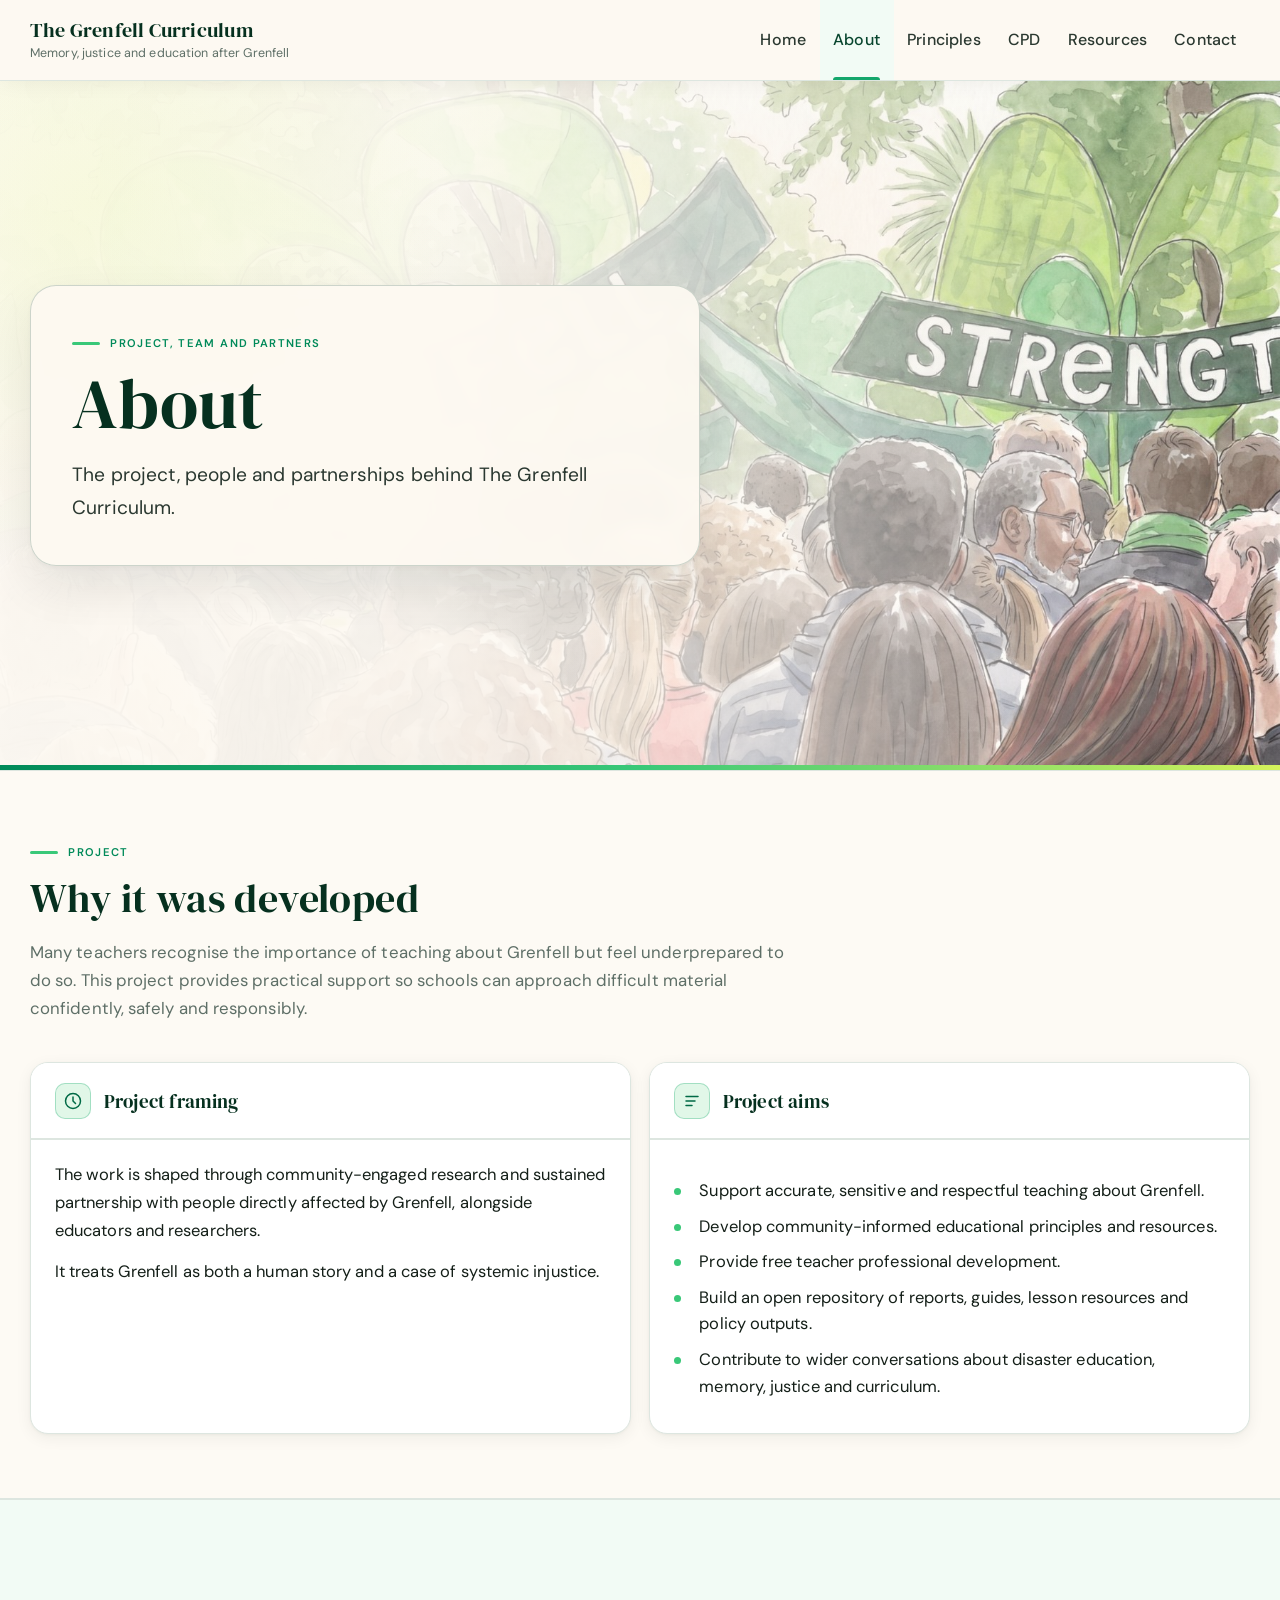
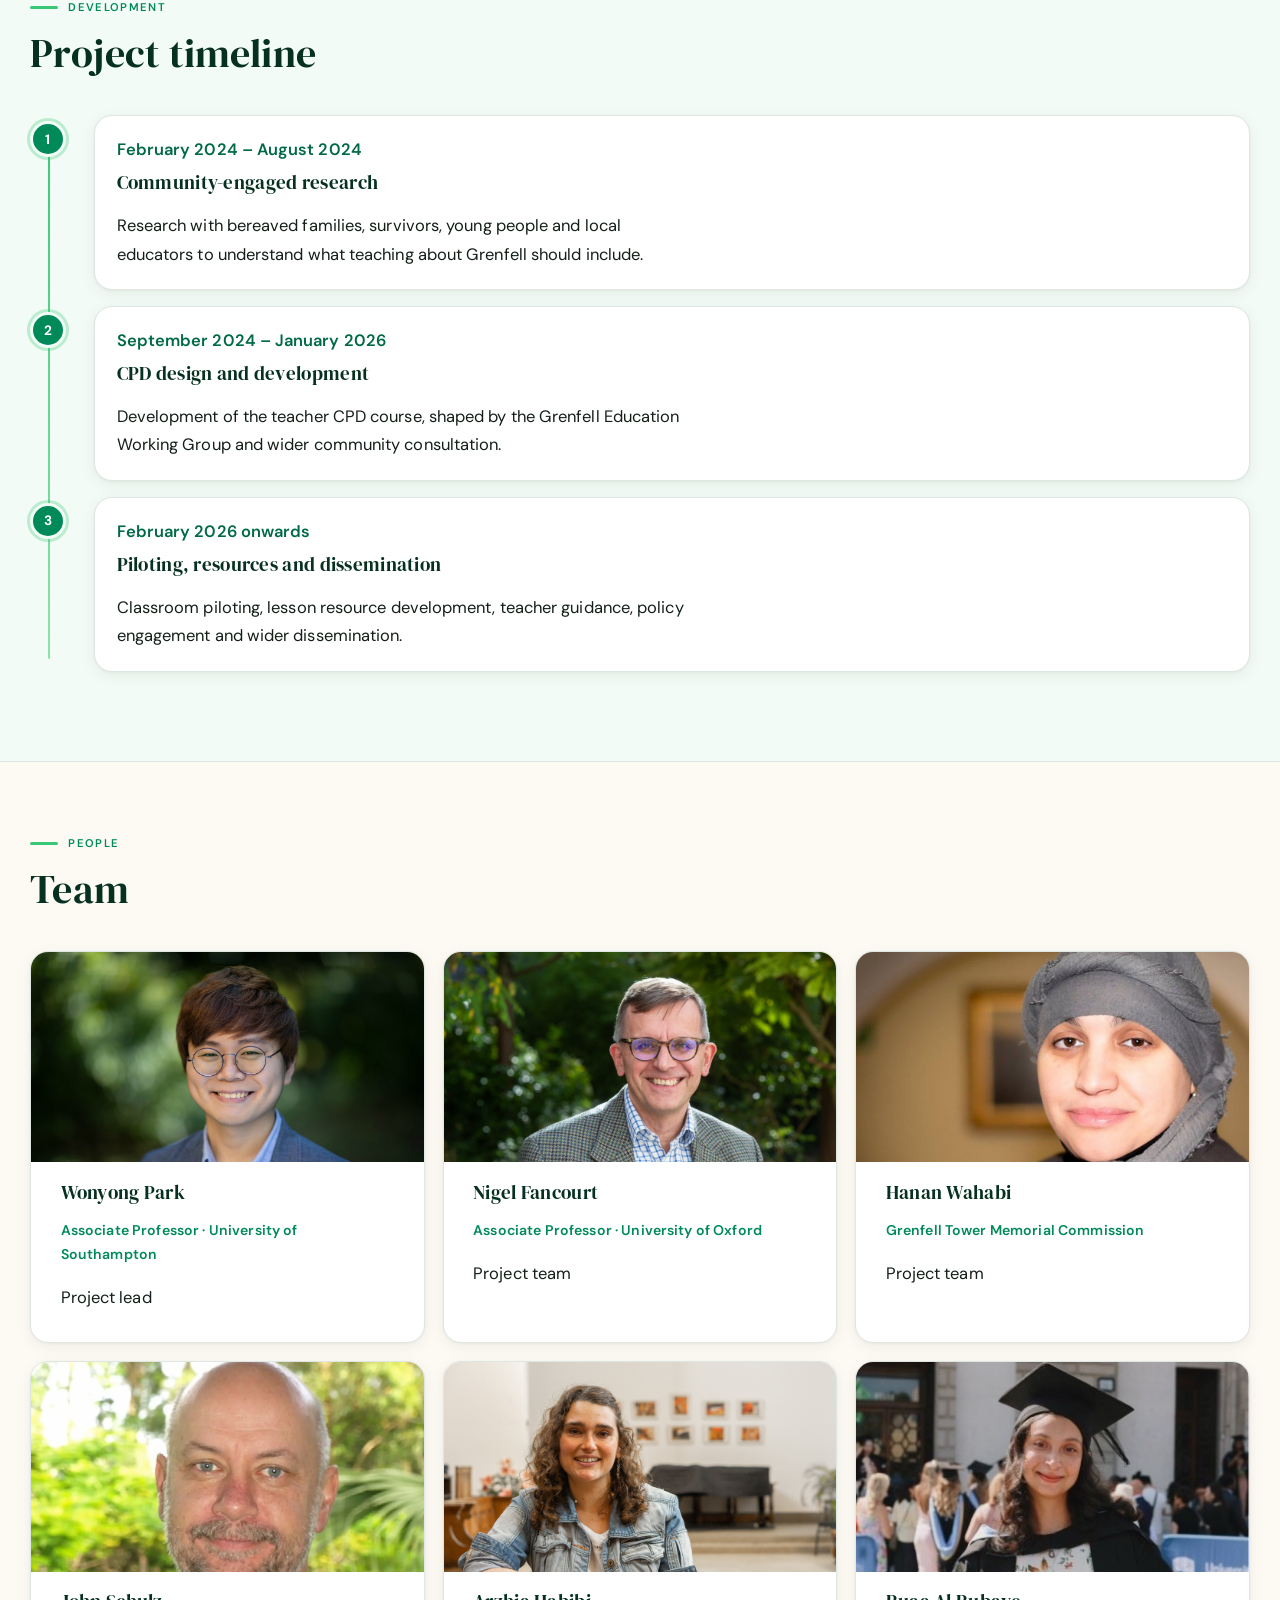
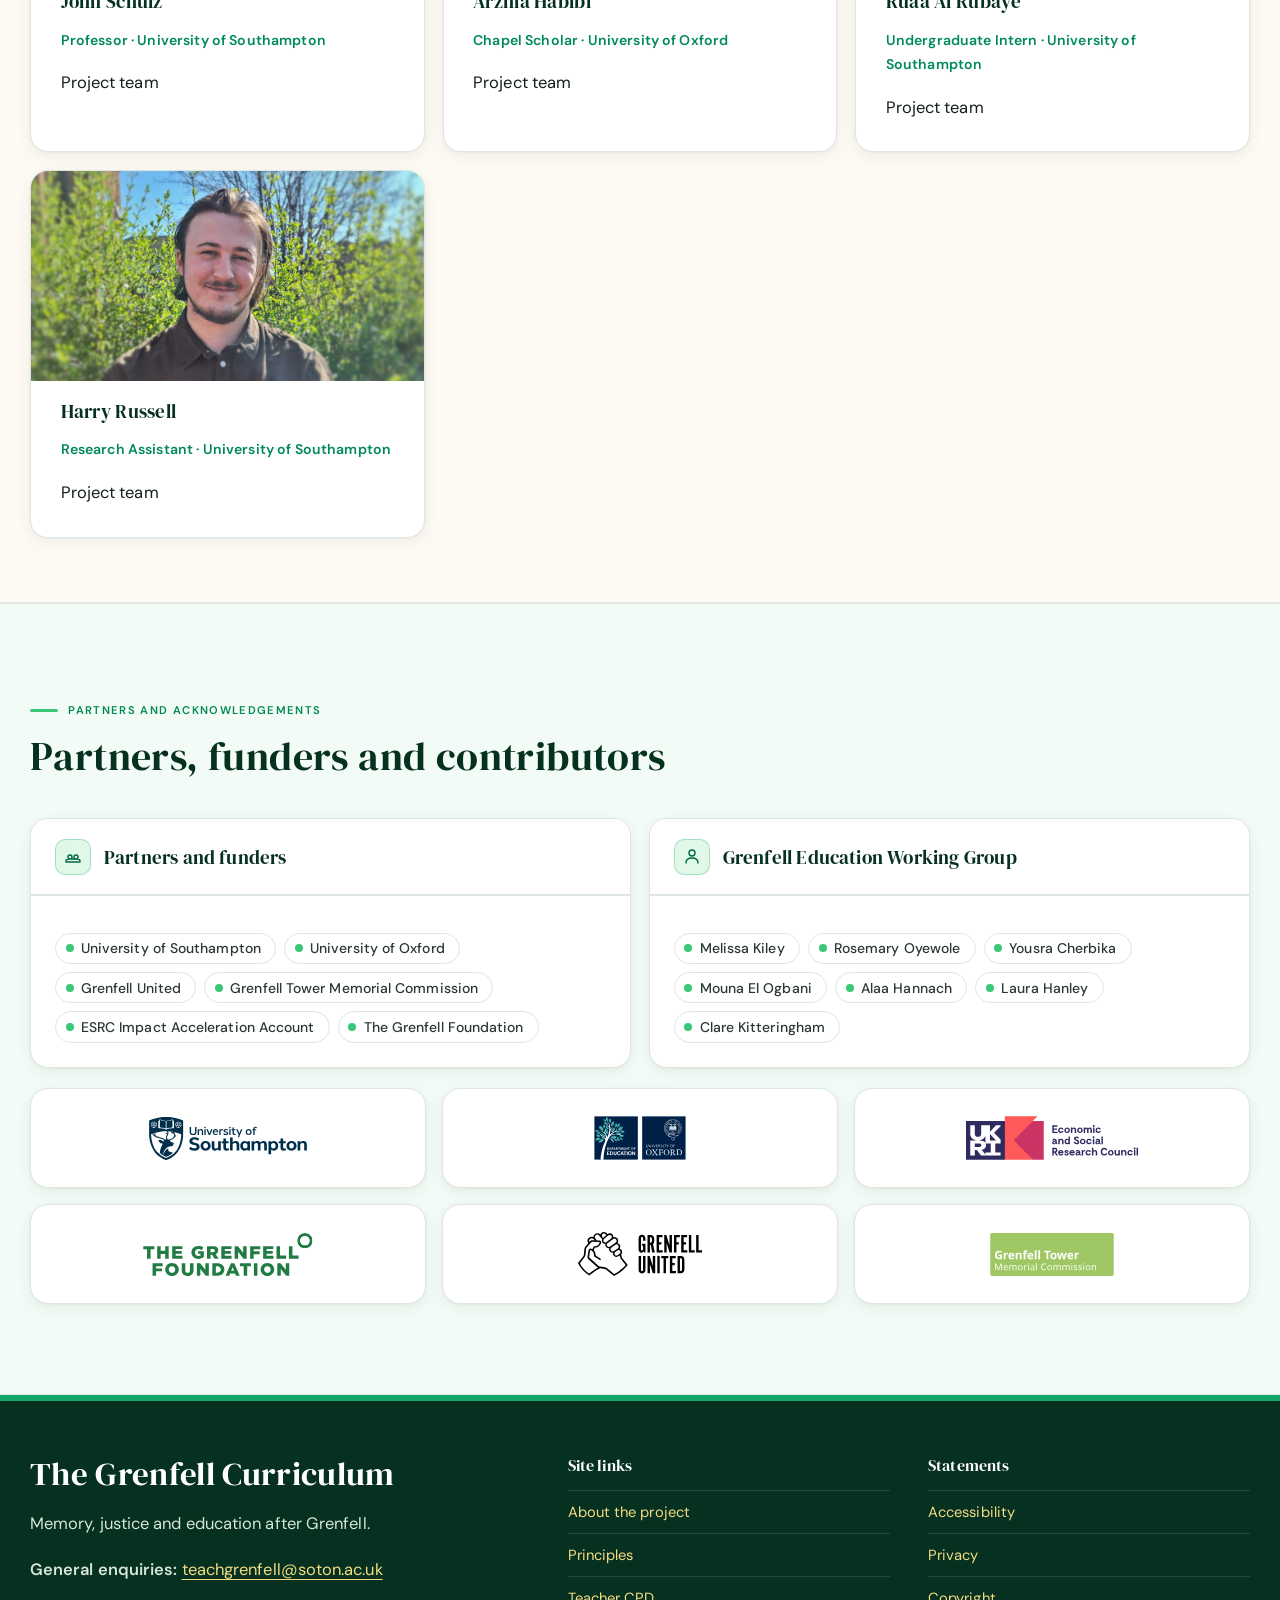
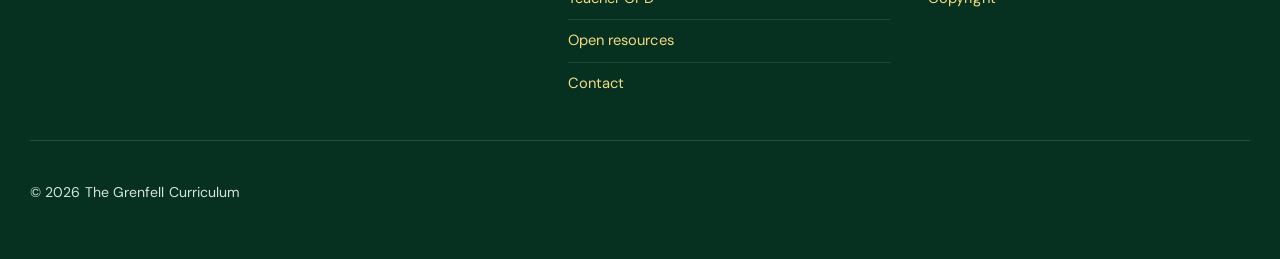
==== about/index.html @ f44452f2 "..." ====
<!doctype html>
<html lang="en-GB">
<head>
  <meta charset="utf-8">
  <meta name="viewport" content="width=device-width, initial-scale=1">
  <title>About | The Grenfell Curriculum</title>
  <meta name="description" content="About The Grenfell Curriculum project, its aims, timeline, team, partners and acknowledgements.">
  <meta name="theme-color" content="#008a59">
  <link rel="preconnect" href="https://fonts.googleapis.com">
  <link rel="preconnect" href="https://fonts.gstatic.com" crossorigin>
  <link rel="stylesheet" href="../assets/css/styles.css">
</head>
<body class="page-about">
<header class="site-header">
  <div class="header-inner">
    <a class="brand" href="../" aria-label="The Grenfell Curriculum home">
      <span class="brand-title">The Grenfell Curriculum</span>
        <span class="brand-tagline">Memory, justice and education after Grenfell</span>
    </a>
    <button class="nav-toggle" type="button" aria-controls="site-navigation" aria-expanded="false" data-nav-toggle>
      <span>Menu</span><span aria-hidden="true"></span>
    </button>
    <nav class="site-nav" id="site-navigation" aria-label="Primary navigation" data-site-nav>
      <ul><li><a href="../">Home</a></li><li><a href="../about/" aria-current="page">About</a></li><li><a href="../principles/">Principles</a></li><li><a href="../cpd/">CPD</a></li><li><a href="../resources/">Resources</a></li><li><a href="../contact/">Contact</a></li></ul>
    </nav>
  </div>
</header>
  <main id="main">

    <section class="page-hero page-heading">
      <div class="container hero-grid">
        <div class="hero-copy">
          <span class="eyebrow">Project, team and partners</span>
          <h1>About</h1>
          <p class="lede">The project, people and partnerships behind The Grenfell Curriculum.</p>
        </div>
      </div>
    </section>

    <section class="section compact">
      <div class="container">
        <div class="section-title">
          <span class="eyebrow">Project</span>
          <h2>Why it was developed</h2>
          <p>Many teachers recognise the importance of teaching about Grenfell but feel underprepared to do so. This project provides practical support so schools can approach difficult material confidently, safely and responsibly.</p>
        </div>
        <div class="grid two">
          <div class="about-framing-panel">
            <div class="panel-header">
              <span class="panel-icon" aria-hidden="true">
                <svg width="18" height="18" viewBox="0 0 18 18" fill="none"><circle cx="9" cy="9" r="7.5" stroke="currentColor" stroke-width="1.5"/><path d="M9 5v4l2.5 2.5" stroke="currentColor" stroke-width="1.5" stroke-linecap="round"/></svg>
              </span>
              <h3>Project framing</h3>
            </div>
            <div class="panel-body">
              <p>The work is shaped through community-engaged research and sustained partnership with people directly affected by Grenfell, alongside educators and researchers.</p>
              <p>It treats Grenfell as both a human story and a case of systemic injustice.</p>
            </div>
          </div>
          <div class="about-framing-panel">
            <div class="panel-header">
              <span class="panel-icon" aria-hidden="true">
                <svg width="18" height="18" viewBox="0 0 18 18" fill="none"><path d="M3 4.5h12M3 9h9M3 13.5h6" stroke="currentColor" stroke-width="1.5" stroke-linecap="round"/></svg>
              </span>
              <h3>Project aims</h3>
            </div>
            <div class="panel-body">
              <ul class="inset-list">
                <li>Support accurate, sensitive and respectful teaching about Grenfell.</li>
                <li>Develop community-informed educational principles and resources.</li>
                <li>Provide free teacher professional development.</li>
                <li>Build an open repository of reports, guides, lesson resources and policy outputs.</li>
                <li>Contribute to wider conversations about disaster education, memory, justice and curriculum.</li>
              </ul>
            </div>
          </div>
        </div>
      </div>
    </section>

    <section class="section alt" aria-labelledby="timeline-heading">
      <div class="container">
        <div class="section-title">
          <span class="eyebrow">Development</span>
          <h2 id="timeline-heading">Project timeline</h2>
        </div>
        <div class="timeline">
          <article class="timeline-item">
            <div class="timeline-dot" aria-hidden="true">1</div>
            <div class="card timeline-content">
              <p class="timeline-date">February 2024 – August 2024</p>
              <h3>Community-engaged research</h3>
              <p>Research with bereaved families, survivors, young people and local educators to understand what teaching about Grenfell should include.</p>
            </div>
          </article>
          <article class="timeline-item">
            <div class="timeline-dot" aria-hidden="true">2</div>
            <div class="card timeline-content">
              <p class="timeline-date">September 2024 – January 2026</p>
              <h3>CPD design and development</h3>
              <p>Development of the teacher CPD course, shaped by the Grenfell Education Working Group and wider community consultation.</p>
            </div>
          </article>
          <article class="timeline-item">
            <div class="timeline-dot" aria-hidden="true">3</div>
            <div class="card timeline-content">
              <p class="timeline-date">February 2026 onwards</p>
              <h3>Piloting, resources and dissemination</h3>
              <p>Classroom piloting, lesson resource development, teacher guidance, policy engagement and wider dissemination.</p>
            </div>
          </article>
        </div>
      </div>
    </section>

    <section class="section compact" aria-labelledby="team-heading">
      <div class="container">
        <div class="section-title">
          <span class="eyebrow">People</span>
          <h2 id="team-heading">Team</h2>
        </div>
        <div class="grid three team-grid">
          <article class="card person-card">
            <img src="../assets/images/wonyong_park.jpg" alt="Wonyong Park" class="person-photo">
            <h3>Wonyong Park</h3>
            <p class="role">Associate Professor · University of Southampton</p>
            <p>Project lead</p>
          </article>
          <article class="card person-card">
            <img src="../assets/images/nigel_fancourt.jpg" alt="Nigel Fancourt" class="person-photo">
            <h3>Nigel Fancourt</h3>
            <p class="role">Associate Professor · University of Oxford</p>
            <p>Project team</p>
          </article>
          <article class="card person-card">
            <img src="../assets/images/hanan_wahabi.jpg" alt="Hanan Wahabi" class="person-photo">
            <h3>Hanan Wahabi</h3>
            <p class="role">Grenfell Tower Memorial Commission</p>
            <p>Project team</p>
          </article>
          <article class="card person-card">
            <img src="../assets/images/john_schulz.webp" alt="John Schulz" class="person-photo">
            <h3>John Schulz</h3>
            <p class="role">Professor · University of Southampton</p>
            <p>Project team</p>
          </article>
          <article class="card person-card">
            <img src="../assets/images/arzhia_habibi.jpg" alt="Arzhia Habibi" class="person-photo">
            <h3>Arzhia Habibi</h3>
            <p class="role">Chapel Scholar · University of Oxford</p>
            <p>Project team</p>
          </article>
          <article class="card person-card">
            <img src="../assets/images/ruaa_al_rubaye.jpg" alt="Ruaa Al Rubaye" class="person-photo">
            <h3>Ruaa Al Rubaye</h3>
            <p class="role">Undergraduate Intern · University of Southampton</p>
            <p>Project team</p>
          </article>
          <article class="card person-card">
            <img src="../assets/images/harry_russell.jpg" alt="Harry Russell" class="person-photo">
            <h3>Harry Russell</h3>
            <p class="role">Research Assistant · University of Southampton</p>
            <p>Project team</p>
          </article>
        </div>
      </div>
    </section>

    <section class="section alt" aria-labelledby="partners-heading">
      <div class="container">
        <div class="section-title">
          <span class="eyebrow">Partners and acknowledgements</span>
          <h2 id="partners-heading">Partners, funders and contributors</h2>
        </div>
        <div class="grid two">
          <div class="about-framing-panel">
            <div class="panel-header">
              <span class="panel-icon" aria-hidden="true">
                <svg width="18" height="18" viewBox="0 0 18 18" fill="none"><path d="M12 11c2.21 0 4 .9 4 2v1H2v-1c0-1.1 1.79-2 4-2m6 0H6m6 0c1.1 0 2-.9 2-2s-.9-2-2-2-2 .9-2 2 .9 2 2 2M6 11c-1.1 0-2-.9-2-2s.9-2 2-2 2 .9 2 2-.9 2-2 2" stroke="currentColor" stroke-width="1.4" stroke-linecap="round" stroke-linejoin="round"/></svg>
              </span>
              <h3>Partners and funders</h3>
            </div>
            <div class="panel-body">
              <ul class="partners-chip-list">
                <li>University of Southampton</li>
                <li>University of Oxford</li>
                <li>Grenfell United</li>
                <li>Grenfell Tower Memorial Commission</li>
                <li>ESRC Impact Acceleration Account</li>
                <li>The Grenfell Foundation</li>
              </ul>
            </div>
          </div>
          <div class="about-framing-panel">
            <div class="panel-header">
              <span class="panel-icon" aria-hidden="true">
                <svg width="18" height="18" viewBox="0 0 18 18" fill="none"><path d="M9 2a3 3 0 1 1 0 6 3 3 0 0 1 0-6zm-6 13c0-3.314 2.686-5 6-5s6 1.686 6 5" stroke="currentColor" stroke-width="1.4" stroke-linecap="round"/></svg>
              </span>
              <h3>Grenfell Education Working Group</h3>
            </div>
            <div class="panel-body">
              <ul class="partners-chip-list">
                <li>Melissa Kiley</li>
                <li>Rosemary Oyewole</li>
                <li>Yousra Cherbika</li>
                <li>Mouna El Ogbani</li>
                <li>Alaa Hannach</li>
                <li>Laura Hanley</li>
                <li>Clare Kitteringham</li>
              </ul>
            </div>
          </div>
        </div>
        <div class="logo-grid logo-grid-wide" aria-label="Partners and funders logos">
          <a class="logo-item" href="https://www.southampton.ac.uk" target="_blank" rel="noopener" aria-label="University of Southampton">
            <img src="../assets/images/uos-logo.svg" alt="University of Southampton">
          </a>
          <a class="logo-item" href="https://www.ox.ac.uk" target="_blank" rel="noopener" aria-label="University of Oxford — Department of Education">
            <img src="../assets/images/oxford-education-logo.svg" alt="University of Oxford, Department of Education">
          </a>
          <a class="logo-item" href="https://esrc.ukri.org" target="_blank" rel="noopener" aria-label="ESRC">
            <img src="../assets/images/esrc-logo.svg" alt="Economic and Social Research Council">
          </a>
          <a class="logo-item" href="https://www.thegrenfellfoundation.org" target="_blank" rel="noopener" aria-label="The Grenfell Foundation">
            <img src="../assets/images/gf-logo.svg" alt="The Grenfell Foundation">
          </a>
          <a class="logo-item" href="https://grenfellunited.org.uk" target="_blank" rel="noopener" aria-label="Grenfell United">
            <img src="../assets/images/gu-logo.svg" alt="Grenfell United">
          </a>
          <a class="logo-item" href="https://grenfelltowermemorial.co.uk" target="_blank" rel="noopener" aria-label="Grenfell Tower Memorial Commission">
            <img src="../assets/images/gtmc-logo.svg" alt="Grenfell Tower Memorial Commission">
          </a>
        </div>
      </div>
    </section>

  </main>
  <footer class="site-footer">
  <div class="container">
    <div class="footer-grid">
      <div>
        <h2>The Grenfell Curriculum</h2>
        <p>Memory, justice and education after Grenfell.</p>
        <p><strong>General enquiries:</strong> <a href="mailto:teachgrenfell@soton.ac.uk">teachgrenfell@soton.ac.uk</a></p>
      </div>
      <div>
        <h3>Site links</h3>
        <ul class="footer-links">
          <li><a href="../about/">About the project</a></li>
          <li><a href="../principles/">Principles</a></li>
          <li><a href="../cpd/">Teacher CPD</a></li>
          <li><a href="../resources/">Open resources</a></li>
          <li><a href="../contact/">Contact</a></li>
        </ul>
      </div>
      <div>
        <h3>Statements</h3>
        <ul class="footer-links">
          <li><a href="../contact/#accessibility">Accessibility</a></li>
          <li><a href="../contact/#privacy">Privacy</a></li>
          <li><a href="../contact/#copyright">Copyright</a></li>
        </ul>
      </div>
    </div>
    <div class="footer-bottom">
      <p>© 2026 The Grenfell Curriculum</p>
    </div>
  </div>
</footer>
  <script src="../assets/js/main.js" defer></script>
</body>
</html>
---- assets/css/styles.css ----
/*
  The Grenfell Curriculum — shared static-site stylesheet
  ------------------------------------------------------
  Version 6.1 — Enhanced design
  - Friendlier, rounder typography using DM Sans + Fraunces
  - Softer, more approachable card/box styles
  - Improved line-height and character spacing
*/

@import url('https://fonts.googleapis.com/css2?family=DM+Sans:ital,opsz,wght@0,9..40,300;0,9..40,400;0,9..40,500;0,9..40,600;0,9..40,700;1,9..40,400&family=DM+Serif+Display:ital@0;1&display=swap');

:root {
  --green-980: #031b12;
  --green-950: #06301f;
  --green-900: #07452d;
  --green-800: #006a46;
  --green-700: #008a59;
  --green-600: #13a66b;
  --green-500: #39c878;
  --green-300: #8ee2ad;
  --green-100: #e1f7e8;
  --green-50:  #f2fbf5;
  --lime:      #d5f35b;
  --gold:      #e8bd3c;
  --ink:       #141f18;
  --charcoal:  #2a3830;
  --muted:     #5e6f67;
  --line:      #dde6e0;
  --line-strong: #a3b8ac;
  --warm:      #fdf9f2;
  --warm-2:    #f4ead9;
  --white:     #ffffff;
  --focus:     #f5c542;
  --danger-soft: #f6e8d7;
  --max: 1220px;
  --header-height: 78px;
  --radius:    18px;
  --radius-sm: 12px;
  --radius-lg: 26px;
  --shadow-soft: 0 12px 32px rgba(3, 27, 18, 0.07);
  --shadow-card: 0 4px 16px rgba(3, 27, 18, 0.06), 0 1px 3px rgba(3, 27, 18, 0.04);
  --font-sans:    'DM Sans', 'Segoe UI', system-ui, sans-serif;
  --font-heading: 'DM Serif Display', Georgia, serif;
}

* { box-sizing: border-box; }

html {
  scroll-behavior: smooth;
  scroll-padding-top: calc(var(--header-height) + 1rem);
}

@media (prefers-reduced-motion: reduce) {
  html { scroll-behavior: auto; }
  *, *::before, *::after {
    animation-duration: 0.001ms !important;
    animation-iteration-count: 1 !important;
    transition-duration: 0.001ms !important;
  }
}

body {
  margin: 0;
  color: var(--ink);
  background: #fdfaf4;
  font-family: var(--font-sans);
  font-size: 16.5px;
  line-height: 1.72;
  letter-spacing: 0.005em;
  text-rendering: optimizeLegibility;
  -webkit-font-smoothing: antialiased;
}

body.nav-open { overflow: hidden; }

a {
  color: var(--green-800);
  text-decoration-thickness: 0.08em;
  text-underline-offset: 0.22em;
}
a:hover { color: var(--green-950); }
strong { font-weight: 600; }

a:focus-visible,
button:focus-visible,
input:focus-visible,
select:focus-visible,
textarea:focus-visible,
summary:focus-visible {
  outline: 3px solid var(--focus);
  outline-offset: 3px;
  border-radius: 4px;
}

img, svg { max-width: 100%; height: auto; }

.skip-link {
  position: absolute;
  top: -48px;
  left: 16px;
  z-index: 9999;
  padding: 0.75rem 1rem;
  color: var(--white);
  background: var(--green-900);
  border-radius: var(--radius-sm);
  transition: top 0.2s ease;
}
.skip-link:focus { top: 16px; }

/* Header */
.site-header {
  position: sticky;
  top: 0;
  z-index: 1000;
  background: rgba(253, 249, 242, 0.96);
  border-bottom: 1px solid var(--line);
  box-shadow: 0 2px 20px rgba(3, 27, 18, 0.05);
  backdrop-filter: blur(8px);
}

.header-inner {
  width: min(100% - 2.5rem, var(--max));
  min-height: 80px;
  margin: 0 auto;
  display: flex;
  align-items: stretch;
  justify-content: space-between;
  gap: 1.5rem;
}

.brand {
  display: inline-flex;
  flex-direction: column;
  justify-content: center;
  color: var(--ink);
  text-decoration: none;
  padding: 0.85rem 0;
}

.brand-mark { display: none; }

.brand-title {
  display: block;
  font-family: var(--font-heading);
  color: var(--green-950);
  font-weight: 400;
  letter-spacing: 0.01em;
  line-height: 1.1;
  font-size: 1.28rem;
}

.brand-tagline {
  display: block;
  color: var(--muted);
  font-family: var(--font-sans);
  font-size: 0.78rem;
  line-height: 1.3;
  margin-top: 0.22rem;
  letter-spacing: 0.01em;
}


.nav-toggle {
  display: none;
  align-items: center;
  gap: 0.55rem;
  align-self: center;
  border: 1.5px solid var(--line-strong);
  background: var(--white);
  color: var(--green-950);
  padding: 0.68rem 1rem;
  font: inherit;
  font-weight: 600;
  border-radius: 999px;
  cursor: pointer;
  transition: background 0.15s ease, border-color 0.15s ease;
}
.nav-toggle:hover { background: var(--green-50); border-color: var(--green-600); }

.nav-toggle span:last-child {
  width: 20px; height: 14px;
  display: inline-grid; gap: 5px;
}
.nav-toggle span:last-child::before,
.nav-toggle span:last-child::after {
  content: ""; display: block; height: 2px;
  background: currentColor; border-radius: 2px;
}

.site-nav { display: flex; align-items: stretch; }
.site-nav ul { list-style: none; margin: 0; padding: 0; display: flex; align-items: stretch; }
.site-nav li { display: flex; }

.site-nav a {
  display: inline-flex;
  align-items: center;
  position: relative;
  padding: 0 0.85rem;
  color: var(--charcoal);
  text-decoration: none;
  font-size: 1rem;
  font-weight: 500;
  letter-spacing: 0.01em;
  transition: color 0.15s ease, background 0.15s ease;
}

.site-nav a::after {
  content: "";
  position: absolute;
  left: 0.85rem; right: 0.85rem; bottom: 0;
  height: 3px;
  background: var(--green-600);
  border-radius: 3px 3px 0 0;
  transform: scaleX(0);
  transform-origin: left center;
  transition: transform 0.18s ease;
}

.site-nav a:hover,
.site-nav a[aria-current="page"] { color: var(--green-900); background: var(--green-50); }

.site-nav a:hover::after,
.site-nav a[aria-current="page"]::after { transform: scaleX(1); }

/* Layout */
main { overflow: hidden; }

.container { width: min(100% - 2.5rem, var(--max)); margin: 0 auto; }

.section {
  position: relative;
  padding: clamp(3.8rem, 7vw, 6.2rem) 0;
  border-bottom: 1px solid var(--line);
}
.section.compact { padding: clamp(2.8rem, 5vw, 4.6rem) 0; }
.section.alt { background: var(--green-50); border-top: 1px solid var(--line); border-bottom: 1px solid var(--line); }
.section.dark { background: var(--green-950); color: #edf7f1; border-bottom: none; }
.section.dark::before {
  content: ""; position: absolute; inset: 0 0 auto 0; height: 5px;
  background: linear-gradient(90deg, var(--green-600), var(--lime));
}
.section.dark a { color: #f3d972; }
.section.dark .eyebrow { color: #e0f8e8; }
.section.dark .section-title p { color: #d5e6dd; }
.section.dark .card { color: var(--ink); background: var(--white); }

/* Hero */
body.page-home       { --hero-image: url("../images/grenfell-wide.jpg"); --hero-position: center center; }
body.page-about      { --hero-image: url("../images/community-gathering.jpg"); --hero-position: center center; }
body.page-principles { --hero-image: url("../images/grenfell-detail.jpg"); --hero-position: center top; }
body.page-cpd        { --hero-image: url("../images/grenfell-detail.jpg"); --hero-position: center top; }
body.page-resources  { --hero-image: url("../images/grenfell-wide.jpg"); --hero-position: center center; }
body.page-contact    { --hero-image: url("../images/community-gathering.jpg"); --hero-position: center center; }

.page-hero {
  position: relative;
  display: flex;
  align-items: center;
  min-height: clamp(470px, 58vw, 690px);
  padding: clamp(3.8rem, 7.5vw, 7.2rem) 0;
  background-color: var(--warm);
  background-image:
    linear-gradient(90deg,
      rgba(253,249,242,0.98) 0%,
      rgba(253,249,242,0.94) 34%,
      rgba(253,249,242,0.68) 58%,
      rgba(253,249,242,0.16) 100%),
    var(--hero-image);
  background-size: cover;
  background-position: center, var(--hero-position);
  border-bottom: 1px solid var(--line);
  overflow: hidden;
}

.page-hero::before {
  content: ""; position: absolute; inset: auto 0 0 0; height: 5px;
  background: linear-gradient(90deg, var(--green-700), var(--green-500), var(--lime));
}

.page-hero::after {
  content: ""; position: absolute; inset: 0; pointer-events: none;
  background:
    radial-gradient(circle at 7% 18%, rgba(213,243,91,0.14), transparent 28%),
    linear-gradient(180deg, rgba(255,255,255,0.12), rgba(255,255,255,0));
}

.hero-grid { position: relative; z-index: 1; }

.hero-copy {
  max-width: 720px;
  padding: clamp(1.55rem, 3.2vw, 2.55rem) clamp(1.55rem, 3.2vw, 2.8rem);
  background: rgba(253,249,242,0.93);
  border: 1px solid rgba(159,179,168,0.52);
  border-radius: var(--radius-lg);
  box-shadow: 0 20px 48px rgba(3,27,18,0.09), 0 2px 6px rgba(3,27,18,0.04);
  backdrop-filter: blur(6px);
}

body.page-home .hero-copy { max-width: 790px; }
.page-heading .hero-copy { max-width: 670px; }

.hero-facts {
  display: grid;
  grid-template-columns: repeat(3, minmax(0, 1fr));
  gap: 0.65rem;
  margin-top: 1.6rem;
}

.hero-facts div {
  padding: 0.9rem 1rem;
  background: rgba(255,255,255,0.9);
  border: 1px solid rgba(221,230,224,0.9);
  border-radius: var(--radius-sm);
  transition: box-shadow 0.2s ease;
}
.hero-facts div:hover { box-shadow: 0 4px 14px rgba(3,27,18,0.08); }

.hero-facts strong {
  display: block;
  font-family: var(--font-heading);
  color: var(--green-950);
  font-size: 1rem;
  line-height: 1.2;
  font-weight: 600;
}

.hero-facts span {
  display: block;
  color: var(--muted);
  font-size: 0.84rem;
  line-height: 1.48;
  margin-top: 0.22rem;
}

/* Eyebrow */
.eyebrow {
  display: inline-flex;
  align-items: center;
  gap: 0.65rem;
  color: var(--green-700);
  font-weight: 600;
  text-transform: uppercase;
  letter-spacing: 0.12em;
  font-size: 0.70rem;
  margin-bottom: 0.85rem;
}
.eyebrow::before {
  content: ""; width: 28px; height: 3px;
  background: var(--green-500); border-radius: 2px; flex-shrink: 0;
}

/* Headings */
h1, h2, h3, h4 {
  margin: 0;
  color: var(--green-950);
  font-family: var(--font-heading);
  font-weight: 400;          /* DM Serif Display reads best at regular weight */
  line-height: 1.15;
  letter-spacing: 0.01em;   /* slight positive spacing opens up the dense serif */
}
h1 { font-size: clamp(2.4rem, 5.5vw, 5rem); line-height: 1.06; letter-spacing: 0.005em; max-width: 13ch; }
.page-heading h1 { max-width: 14ch; }
h2 { font-size: clamp(1.75rem, 3.1vw, 2.85rem); line-height: 1.12; letter-spacing: 0.01em; }
h3 { font-size: clamp(1.1rem, 1.5vw, 1.32rem); line-height: 1.28; letter-spacing: 0.015em; }
h4 { font-size: 1rem; line-height: 1.35; letter-spacing: 0.015em; }

/* Text */
.lede {
  font-size: clamp(1.05rem, 1.5vw, 1.22rem);
  color: var(--charcoal);
  line-height: 1.7;
  max-width: 62ch;
  font-weight: 400;
  letter-spacing: 0.008em;
}

.hero-copy p { max-width: 62ch; }

p {
  margin: 1.1rem 0 0;
  max-width: 72ch;
  line-height: 1.72;
}

.muted { color: var(--muted); }

.section-title { max-width: 820px; margin-bottom: 2.5rem; }
.section-title.center { text-align: center; margin-left: auto; margin-right: auto; }
.section-title p { color: var(--muted); font-size: 1.05rem; line-height: 1.68; max-width: 64ch; }
.section-title.center p { margin-left: auto; margin-right: auto; }

/* Buttons */
.actions { display: flex; flex-wrap: wrap; gap: 0.75rem; margin-top: 1.8rem; }

.btn {
  display: inline-flex;
  align-items: center;
  justify-content: center;
  gap: 0.5rem;
  min-height: 48px;
  padding: 0.78rem 1.35rem;
  border: 1.5px solid transparent;
  background: transparent;
  color: inherit;
  font-family: var(--font-sans);
  font-weight: 600;
  font-size: 0.935rem;
  letter-spacing: 0.01em;
  line-height: 1.2;
  text-decoration: none;
  border-radius: 999px;
  cursor: pointer;
  transition: background-color 0.16s ease, color 0.16s ease, border-color 0.16s ease, transform 0.16s ease, box-shadow 0.16s ease;
}

.btn::after { content: "→"; font-weight: 400; margin-left: 0.2em; transition: transform 0.16s ease; }
.btn:hover::after { transform: translateX(4px); }

.btn.primary {
  background: var(--green-800); color: var(--white); border-color: var(--green-800);
  box-shadow: 0 2px 0 var(--green-950), 0 4px 16px rgba(0,106,70,0.22);
}
.btn.primary:hover {
  background: var(--green-900); border-color: var(--green-900); color: var(--white);
  transform: translateY(-1px);
  box-shadow: 0 4px 0 var(--green-950), 0 8px 22px rgba(0,106,70,0.28);
}

.btn.secondary {
  background: var(--white); color: var(--green-950); border-color: var(--line-strong);
  box-shadow: 0 1px 3px rgba(3,27,18,0.06);
}
.btn.secondary:hover {
  background: var(--green-50); border-color: var(--green-600); color: var(--green-950);
  transform: translateY(-1px); box-shadow: 0 4px 12px rgba(3,27,18,0.1);
}

.btn.text-link {
  min-height: unset; padding: 0; border: 0; color: var(--green-800);
  background: transparent; font-size: 0.92rem;
}
.btn.text-link:hover { color: var(--green-950); }
.btn.text-link::after { content: none; }

/* Cards & panels */
.card,
.panel {
  background: var(--white);
  border: 1px solid var(--line);
  border-radius: var(--radius);
  box-shadow: var(--shadow-card);
}

.card {
  padding: clamp(1.3rem, 2.6vw, 1.85rem);
  transition: border-color 0.18s ease, transform 0.18s ease, box-shadow 0.18s ease;
}

.card:hover {
  border-color: var(--green-500);
  transform: translateY(-3px);
  box-shadow: 0 12px 32px rgba(3,27,18,0.10), 0 2px 6px rgba(3,27,18,0.05);
}

.panel {
  padding: clamp(1.6rem, 3.5vw, 2.65rem);
  position: relative;
  overflow: hidden;
  border-left: none;
}

.card h3, .card h4 { margin-bottom: 0.55rem; }
.card p:first-child { margin-top: 0; }
.card p { max-width: 52ch; }

/* Grids */
.grid { display: grid; gap: 1.1rem; }
.grid.two   { grid-template-columns: repeat(2, minmax(0, 1fr)); }
.grid.three { grid-template-columns: repeat(3, minmax(0, 1fr)); }
.grid.four  { grid-template-columns: repeat(4, minmax(0, 1fr)); }
.grid.five-cards { grid-template-columns: repeat(5, minmax(0, 1fr)); }

.feature-card { position: relative; min-height: 100%; }


.news-card::before {
  content: "";
  display: block;
  height: 6.5rem;
  margin: calc(clamp(1.3rem, 2.6vw, 1.85rem) * -1) calc(clamp(1.3rem, 2.6vw, 1.85rem) * -1) 1.2rem;
  background:
    linear-gradient(135deg, rgba(0,106,70,0.90), rgba(19,166,107,0.82)),
    linear-gradient(45deg, transparent 45%, rgba(213,243,91,0.38) 45%, rgba(213,243,91,0.38) 53%, transparent 53%);
  border-radius: calc(var(--radius) - 1px) calc(var(--radius) - 1px) 0 0;
}
.news-card:nth-child(2)::before { background: linear-gradient(135deg, var(--green-900), var(--green-600)); }
.news-card:nth-child(3)::before { background: linear-gradient(135deg, var(--green-800), var(--green-300)); }
.news-card:nth-child(4)::before { background: linear-gradient(135deg, var(--green-950), var(--green-700)); }

/* Lists */
.inset-list { margin: 1.1rem 0 0; padding-left: 0; list-style: none; }
.inset-list li {
  margin: 0.55rem 0;
  line-height: 1.62;
  padding-left: 1.6rem;
  position: relative;
}
.inset-list li::before {
  content: "";
  position: absolute;
  left: 0;
  top: 0.62em;
  width: 7px;
  height: 7px;
  border-radius: 50%;
  background: var(--green-500);
  flex-shrink: 0;
}

/* Pills */
.pill-row { display: flex; flex-wrap: wrap; gap: 0.45rem; margin-top: 1rem; }
.pill {
  display: inline-flex; align-items: center;
  background: var(--green-50); border: 1px solid rgba(19,166,107,0.28);
  color: var(--green-900); font-size: 0.8rem; font-weight: 600;
  padding: 0.3rem 0.65rem; border-radius: 999px; letter-spacing: 0.015em;
}

/* Note boxes */
.note-box, .warning-box {
  padding: 1.2rem 1.4rem;
  border-left: 5px solid var(--green-600);
  background: var(--green-50);
  border-radius: 0 var(--radius-sm) var(--radius-sm) 0;
}
.warning-box { border-left-color: #8a6030; background: var(--danger-soft); }

/* Timeline */
.timeline { position: relative; display: grid; gap: 1rem; margin-top: 2rem; }
.timeline::before {
  content: ""; position: absolute; left: 1.13rem; top: 0.8rem; bottom: 0.8rem;
  width: 2px; background: linear-gradient(180deg, var(--green-500), var(--green-300)); border-radius: 2px;
}
.timeline-item { position: relative; display: grid; grid-template-columns: 3rem minmax(0, 1fr); gap: 1rem; }
.timeline-dot {
  width: 2.25rem; height: 2.25rem; display: grid; place-items: center;
  color: var(--white); background: var(--green-700);
  border: 3px solid var(--green-50); border-radius: 999px; margin-top: 0.4rem;
  font-weight: 700; font-size: 0.85rem; box-shadow: 0 0 0 3px rgba(57,200,120,0.3);
}
.timeline-content {
  padding: 1.25rem 1.35rem;
  background: var(--white); border: 1px solid var(--line);
  border-radius: var(--radius); box-shadow: var(--shadow-card);
}
.timeline-date { color: var(--green-800); font-weight: 600; margin-bottom: 0.35rem; }
.milestone {
  display: inline-block; margin-top: 0.85rem; padding: 0.45rem 0.75rem;
  background: var(--green-50); border: 1px solid rgba(19,166,107,0.3);
  color: var(--green-900); font-weight: 600; border-radius: var(--radius-sm); font-size: 0.88rem;
}

/* Accordion */
details.accordion {
  border: 1px solid var(--line); background: var(--white);
  border-radius: var(--radius); overflow: hidden;
  transition: box-shadow 0.18s ease;
}
details.accordion:hover { box-shadow: var(--shadow-card); }
details.accordion + details.accordion { margin-top: 0.75rem; }

.accordion summary {
  cursor: pointer; list-style: none;
  padding: 1.15rem 1.4rem; font-weight: 600; font-size: 0.975rem;
  color: var(--green-950); display: flex; justify-content: space-between;
  align-items: center; gap: 1rem;
  background: var(--green-50);
  border-bottom: 1px solid transparent;
  transition: background 0.15s ease;
}
details[open] .accordion summary { border-bottom-color: var(--line); background: var(--green-100); }
.accordion summary::-webkit-details-marker { display: none; }
.accordion summary::after {
  content: "+"; font-size: 1.25rem; line-height: 1; color: var(--green-600); flex-shrink: 0;
  width: 1.6rem; height: 1.6rem; display: grid; place-items: center;
  background: var(--white); border: 1.5px solid var(--line); border-radius: 999px; font-weight: 400;
}
.accordion[open] summary::after { content: "–"; }
.accordion .accordion-body { padding: 1.3rem 1.4rem 1.4rem; line-height: 1.72; }

/* Resources */
.resource-toolbar {
  display: grid; gap: 0.85rem;
  grid-template-columns: 1.25fr repeat(5, minmax(130px, 0.8fr));
  align-items: end; margin: 1.75rem 0;
  padding: 1.25rem 1.35rem;
  background: var(--white); border: 1px solid var(--line);
  border-radius: var(--radius);
  box-shadow: var(--shadow-card);
}
.field label {
  display: block; font-size: 0.75rem; font-weight: 600;
  color: var(--green-950); margin-bottom: 0.35rem;
  text-transform: uppercase; letter-spacing: 0.07em;
}
.field input, .field select, .field textarea {
  width: 100%; border: 1.5px solid var(--line-strong);
  border-radius: var(--radius-sm); background: var(--warm);
  color: var(--ink); font: inherit; font-size: 0.93rem;
  padding: 0.68rem 0.85rem;
  transition: border-color 0.15s ease, box-shadow 0.15s ease;
}
.field textarea { min-height: 120px; resize: vertical; }
.field input:focus, .field select:focus, .field textarea:focus {
  border-color: var(--green-600);
  box-shadow: 0 0 0 3px rgba(19,166,107,0.15);
  outline: none;
}
.resource-count { margin-top: 0.5rem; color: var(--muted); font-weight: 600; font-size: 0.9rem; }
.resource-grid { margin-top: 1rem; }
.resource-card { display: flex; flex-direction: column; gap: 0.8rem; }
.resource-card[hidden] { display: none !important; }
.resource-meta { display: flex; flex-wrap: wrap; gap: 0.4rem; margin-top: auto; }
.resource-meta span {
  border: 1px solid rgba(19,166,107,0.25); background: var(--green-50);
  color: var(--green-900); padding: 0.25rem 0.55rem;
  font-size: 0.75rem; font-weight: 600; border-radius: 999px; letter-spacing: 0.015em;
}

.resource-kicker {
  margin: 0 0 -0.25rem;
  color: var(--green-700);
  font-size: 0.78rem;
  font-weight: 700;
  letter-spacing: 0.08em;
  text-transform: uppercase;
}
.resource-note {
  margin: -0.25rem 0 0;
  color: var(--muted);
  font-size: 0.92rem;
}
.resource-actions { display: grid; gap: 0.65rem; }
.resource-card .btn { width: 100%; }
.resource-files {
  border: 1px solid var(--line);
  border-radius: var(--radius-sm);
  background: var(--warm);
  padding: 0.75rem 0.85rem;
}
.resource-files summary {
  cursor: pointer;
  color: var(--green-950);
  font-weight: 700;
  font-size: 0.92rem;
}
.resource-files ul {
  margin: 0.65rem 0 0;
  padding-left: 1.1rem;
}
.resource-files li + li { margin-top: 0.35rem; }
.resource-files a {
  color: var(--green-800);
  font-weight: 600;
  text-decoration-thickness: 1.5px;
  text-underline-offset: 0.18em;
}
.resource-files a:hover { color: var(--green-950); }

/* Team */
.person-card .role, .output-card .meta, .news-card .meta {
  color: var(--green-700); font-weight: 600; font-size: 0.88rem; margin-top: 0.3rem; letter-spacing: 0.01em;
}
.person-card { display: flex; flex-direction: column; }
.photo-placeholder {
  display: grid; place-items: center; min-height: 175px;
  margin: calc(clamp(1.3rem, 2.6vw, 1.85rem) * -1) calc(clamp(1.3rem, 2.6vw, 1.85rem) * -1) 1.1rem;
  background: linear-gradient(145deg, var(--green-50), #ffffff);
  border-radius: calc(var(--radius) - 1px) calc(var(--radius) - 1px) 0 0;
  border-bottom: 1px solid var(--line);
  color: var(--muted); font-size: 0.8rem; font-weight: 600;
  text-transform: uppercase; letter-spacing: 0.08em;
}
.logo-grid { display: grid; grid-template-columns: repeat(4, minmax(0, 1fr)); gap: 0.9rem; margin-top: 1.3rem; }
.logo-grid-wide { margin-top: 1.5rem; }
.logo-placeholder {
  min-height: 108px; display: grid; place-items: center; text-align: center;
  padding: 1.1rem; border: 1.5px dashed var(--line-strong); border-radius: var(--radius);
  background: var(--white); color: var(--muted); font-weight: 500; font-size: 0.88rem;
  transition: border-color 0.15s ease, background 0.15s ease;
}
.logo-placeholder:hover { border-color: var(--green-500); background: var(--green-50); }

/* Contact */
.contact-grid {
  display: grid; grid-template-columns: minmax(0, 0.95fr) minmax(0, 1.05fr);
  gap: 1.3rem; align-items: start;
}

/* Footer */
.site-footer { background: var(--green-950); color: #edf7f1; padding: 3.4rem 0; border-top: 6px solid var(--green-600); }
.footer-grid { display: grid; grid-template-columns: 1.55fr 1fr 1fr; gap: 2.4rem; }
.site-footer a { color: #f4dc83; }
.site-footer h2, .site-footer h3 { color: #ffffff; }
.site-footer h2 { font-size: clamp(1.6rem, 2.6vw, 2.4rem); }
.site-footer h3 { font-size: 1rem; letter-spacing: 0.01em; }
.site-footer p { color: #d5e6dd; line-height: 1.68; }
.footer-links { list-style: none; padding: 0; margin: 0.9rem 0 0; }
.footer-links li { margin: 0; border-top: 1px solid rgba(255,255,255,0.12); }
.footer-links a { display: block; padding: 0.52rem 0; text-decoration: none; font-size: 0.92rem; }
.footer-links a:hover { color: var(--lime); }
.footer-bottom {
  margin-top: 2.2rem; padding-top: 1.4rem;
  border-top: 1px solid rgba(255,255,255,0.14);
  color: #a8c2b5; font-size: 0.88rem; line-height: 1.65;
}

/* Utility */
.visually-hidden {
  position: absolute !important; width: 1px !important; height: 1px !important;
  padding: 0 !important; margin: -1px !important; overflow: hidden !important;
  clip: rect(0,0,0,0) !important; white-space: nowrap !important; border: 0 !important;
}

/* Responsive */
@media (max-width: 1100px) {
  .grid.five-cards { grid-template-columns: repeat(3, minmax(0, 1fr)); }
  .grid.four        { grid-template-columns: repeat(2, minmax(0, 1fr)); }
  .grid.three       { grid-template-columns: repeat(2, minmax(0, 1fr)); }
  .resource-toolbar { grid-template-columns: repeat(2, minmax(0, 1fr)); }
  .logo-grid        { grid-template-columns: repeat(3, minmax(0, 1fr)); }
  .site-nav a       { padding-inline: 0.6rem; font-size: 0.95rem; }
}

@media (max-width: 900px) {
  :root { --header-height: 78px; }
  .header-inner { min-height: 78px; }
  .brand { min-width: unset; }
  .brand-mark { display: none; }
  .brand-tagline { display: block; }
  .nav-toggle { display: inline-flex; }
  .site-nav {
    position: fixed; inset: var(--header-height) 0 auto 0; padding: 1rem; display: block;
    background: rgba(253,249,242,0.98); border-bottom: 1px solid var(--line);
    backdrop-filter: blur(8px); transform: translateY(-120%); transition: transform 0.22s ease;
  }
  body.nav-open .site-nav { transform: translateY(0); }
  .site-nav ul { display: grid; gap: 0; }
  .site-nav li { display: block; }
  .site-nav a {
    width: 100%; justify-content: space-between; padding: 0.95rem 0.85rem;
    border-top: 1px solid var(--line); border-radius: 0;
  }
  .site-nav a::after { height: 3px; bottom: 0; left: 0; right: 0; }
  .contact-grid { grid-template-columns: 1fr; }
  h1 { max-width: 13ch; }
  .page-hero {
    min-height: 430px;
    background-image: linear-gradient(90deg, rgba(253,249,242,0.98), rgba(253,249,242,0.86)), var(--hero-image);
  }
  .footer-grid { grid-template-columns: 1fr; }
}

@media (max-width: 680px) {
  body { font-size: 16px; }
  .container, .header-inner { width: min(100% - 1.35rem, var(--max)); }
  .grid.two, .grid.three, .grid.four, .grid.five-cards,
  .resource-toolbar, .logo-grid { grid-template-columns: 1fr; }
  .actions { flex-direction: column; align-items: stretch; }
  .btn { width: 100%; }
  .brand-title { font-size: 1.15rem; }
  .page-hero {
    padding-top: 3.25rem; min-height: 410px;
    background-image: linear-gradient(90deg, rgba(253,249,242,0.98), rgba(253,249,242,0.92)), var(--hero-image);
  }
  .hero-copy { padding: 1.25rem; border-radius: var(--radius); }
  .hero-facts { grid-template-columns: 1fr; }
  .timeline::before { left: 1rem; }
  .timeline-item { grid-template-columns: 2.7rem minmax(0, 1fr); }
  .timeline-dot { width: 2rem; height: 2rem; font-size: 0.85rem; }
  .news-card::before { height: 5.5rem; }
  .photo-placeholder { min-height: 150px; }
}

/* ─── CPD module accordions ─── */
.module-accordion .accordion summary {
  padding: 1.2rem 1.4rem;
}

.module-header {
  display: flex;
  align-items: center;
  gap: 0.9rem;
  flex: 1;
}

.module-tag {
  display: inline-flex;
  align-items: center;
  justify-content: center;
  flex-shrink: 0;
  min-width: 4.2rem;
  padding: 0.28rem 0.7rem;
  background: var(--green-800);
  color: var(--white);
  font-size: 0.72rem;
  font-weight: 700;
  letter-spacing: 0.06em;
  text-transform: uppercase;
  border-radius: 999px;
}

details[open] .module-tag {
  background: var(--green-950);
}

.module-title {
  font-weight: 600;
  font-size: 0.975rem;
  color: var(--green-950);
  line-height: 1.3;
}

.module-topics {
  display: flex;
  flex-wrap: wrap;
  gap: 0.5rem;
  padding: 0.25rem 0;
}

.module-topic {
  display: inline-flex;
  align-items: center;
  background: var(--green-50);
  border: 1px solid rgba(19,166,107,0.28);
  color: var(--green-900);
  font-size: 0.83rem;
  font-weight: 500;
  padding: 0.35rem 0.75rem;
  border-radius: 999px;
  line-height: 1.3;
}

/* ─── CPD bottom section ─── */
.cpd-bottom-grid {
  gap: 1.4rem;
  align-items: start;
}

.cpd-uses-panel,
.cpd-faq-panel {
  background: var(--white);
  border: 1px solid var(--line);
  border-radius: var(--radius);
  box-shadow: var(--shadow-card);
  overflow: hidden;
}

.cpd-uses-header {
  padding: 1.6rem 1.75rem 1.2rem;
  border-bottom: 1px solid var(--line);
  background: var(--green-50);
}

.cpd-uses-header .eyebrow { margin-bottom: 0.5rem; }
.cpd-uses-header h2 { font-size: clamp(1.15rem, 1.8vw, 1.45rem); letter-spacing: 0.01em; }

.cpd-uses-list {
  list-style: none;
  margin: 0;
  padding: 1.35rem 1.75rem 1.6rem;
  display: grid;
  gap: 1rem;
}

.cpd-use-item {
  display: flex;
  align-items: flex-start;
  gap: 0.75rem;
  font-size: 0.96rem;
  line-height: 1.55;
  color: var(--charcoal);
}

.cpd-use-icon {
  flex-shrink: 0;
  margin-top: 0.1rem;
}

.cpd-faq-panel .cpd-uses-header {
  margin-bottom: 0;
}

.cpd-faq-panel .accordion {
  border: none;
  border-bottom: 1px solid var(--line);
  border-radius: 0;
  box-shadow: none;
}

.cpd-faq-panel .accordion:last-child {
  border-bottom: none;
}

.cpd-faq-panel details.accordion:hover {
  box-shadow: none;
}

.cpd-faq-panel .accordion summary {
  background: var(--white);
  border-radius: 0;
  font-size: 0.93rem;
  padding: 1rem 1.4rem;
}

.cpd-faq-panel details[open] .accordion summary {
  background: var(--green-50);
}

.cpd-faq-panel .accordion .accordion-body {
  padding: 0.75rem 1.4rem 1.1rem;
  background: var(--white);
}

.cpd-faq-panel .accordion .accordion-body p {
  margin-top: 0;
  font-size: 0.94rem;
  color: var(--charcoal);
}

@media (max-width: 900px) {
  .cpd-bottom-grid { grid-template-columns: 1fr; }
}


/* ─── About: project framing & aims panels ─── */
.about-framing-panel {
  background: var(--white);
  border: 1px solid var(--line);
  border-radius: var(--radius);
  box-shadow: var(--shadow-card);
  overflow: hidden;
}
.about-framing-panel .panel-header {
  padding: 1.25rem 1.5rem 1.15rem;
  background: var(--white);
  border-bottom: 2px solid var(--line);
  display: flex;
  align-items: center;
  gap: 0.8rem;
}
.about-framing-panel .panel-icon {
  width: 36px;
  height: 36px;
  display: grid;
  place-items: center;
  background: var(--green-100);
  border: 1.5px solid rgba(19,166,107,0.3);
  border-radius: 10px;
  flex-shrink: 0;
  color: var(--green-800);
}
.about-framing-panel .panel-header h3 {
  font-size: 1.2rem;
  margin: 0;
  letter-spacing: 0.01em;
  color: var(--green-950);
  font-weight: 400;
}
.about-framing-panel .panel-body {
  padding: 1.3rem 1.5rem 1.5rem;
}
.about-framing-panel .panel-body p { margin-top: 0; }
.about-framing-panel .panel-body p + p { margin-top: 0.75rem; }

/* ─── About: partners chips ─── */
.partners-chip-list {
  list-style: none;
  padding: 0;
  margin: 1rem 0 0;
  display: flex;
  flex-wrap: wrap;
  gap: 0.5rem;
}
.partners-chip-list li {
  display: inline-flex;
  align-items: center;
  gap: 0.45rem;
  background: var(--white);
  border: 1px solid var(--line);
  border-radius: 999px;
  padding: 0.35rem 0.9rem 0.35rem 0.6rem;
  font-size: 0.875rem;
  font-weight: 500;
  color: var(--charcoal);
  line-height: 1.3;
}
.partners-chip-list li::before {
  content: "";
  width: 8px;
  height: 8px;
  border-radius: 50%;
  background: var(--green-500);
  flex-shrink: 0;
}

/* ─── Team member headshots ─── */
.person-photo {
  display: block;
  height: 210px;
  width: calc(100% + clamp(1.3rem, 2.6vw, 1.85rem) * 2);
  object-fit: cover;
  object-position: center top;
  margin-top: calc(clamp(1.3rem, 2.6vw, 1.85rem) * -1);
  margin-left: calc(clamp(1.3rem, 2.6vw, 1.85rem) * -1);
  margin-right: calc(clamp(1.3rem, 2.6vw, 1.85rem) * -1);
  margin-bottom: 1.1rem;
  border-radius: calc(var(--radius) - 1px) calc(var(--radius) - 1px) 0 0;
  max-width: none;
}

/* ─── Partner logos ─── */
.logo-grid {
  display: grid;
  grid-template-columns: repeat(3, minmax(0, 1fr));
  gap: 1rem;
  margin-top: 1.3rem;
}

.logo-item {
  display: flex;
  align-items: center;
  justify-content: center;
  padding: 1.4rem 1.6rem;
  background: var(--white);
  border: 1px solid var(--line);
  border-radius: var(--radius);
  box-shadow: var(--shadow-card);
  transition: border-color 0.18s ease, box-shadow 0.18s ease, transform 0.18s ease;
  min-height: 100px;
  text-decoration: none;
}

.logo-item:hover {
  border-color: var(--green-500);
  box-shadow: 0 8px 24px rgba(3,27,18,0.09);
  transform: translateY(-2px);
}

.logo-item img {
  height: 44px;
  width: auto;
  max-width: 100%;
  object-fit: contain;
  display: block;
}

@media (max-width: 680px) {
  .logo-grid { grid-template-columns: repeat(2, minmax(0, 1fr)); }
}

/* ─── Output cards: match resource card layout ─── */
.output-card {
  display: flex;
  flex-direction: column;
}
.output-card h3 {
  margin: 0 0 0.8rem;
  font-size: clamp(1.1rem, 1.5vw, 1.38rem);
  line-height: 1.28;
  letter-spacing: 0.015em;
}
.output-card .resource-meta {
  margin-top: auto;
  padding-top: 0.8rem;
}
.output-card .btn {
  margin-top: 0.9rem;
  width: 100%;
}

/* ─── Feature & news cards: full-width secondary buttons ─── */
.feature-card,
.news-card {
  display: flex;
  flex-direction: column;
}
.feature-card .btn,
.news-card .btn {
  margin-top: 1.4rem;
  width: 100%;
}
.feature-card p,
.news-card p:not(.meta) {
  flex: 1;
}
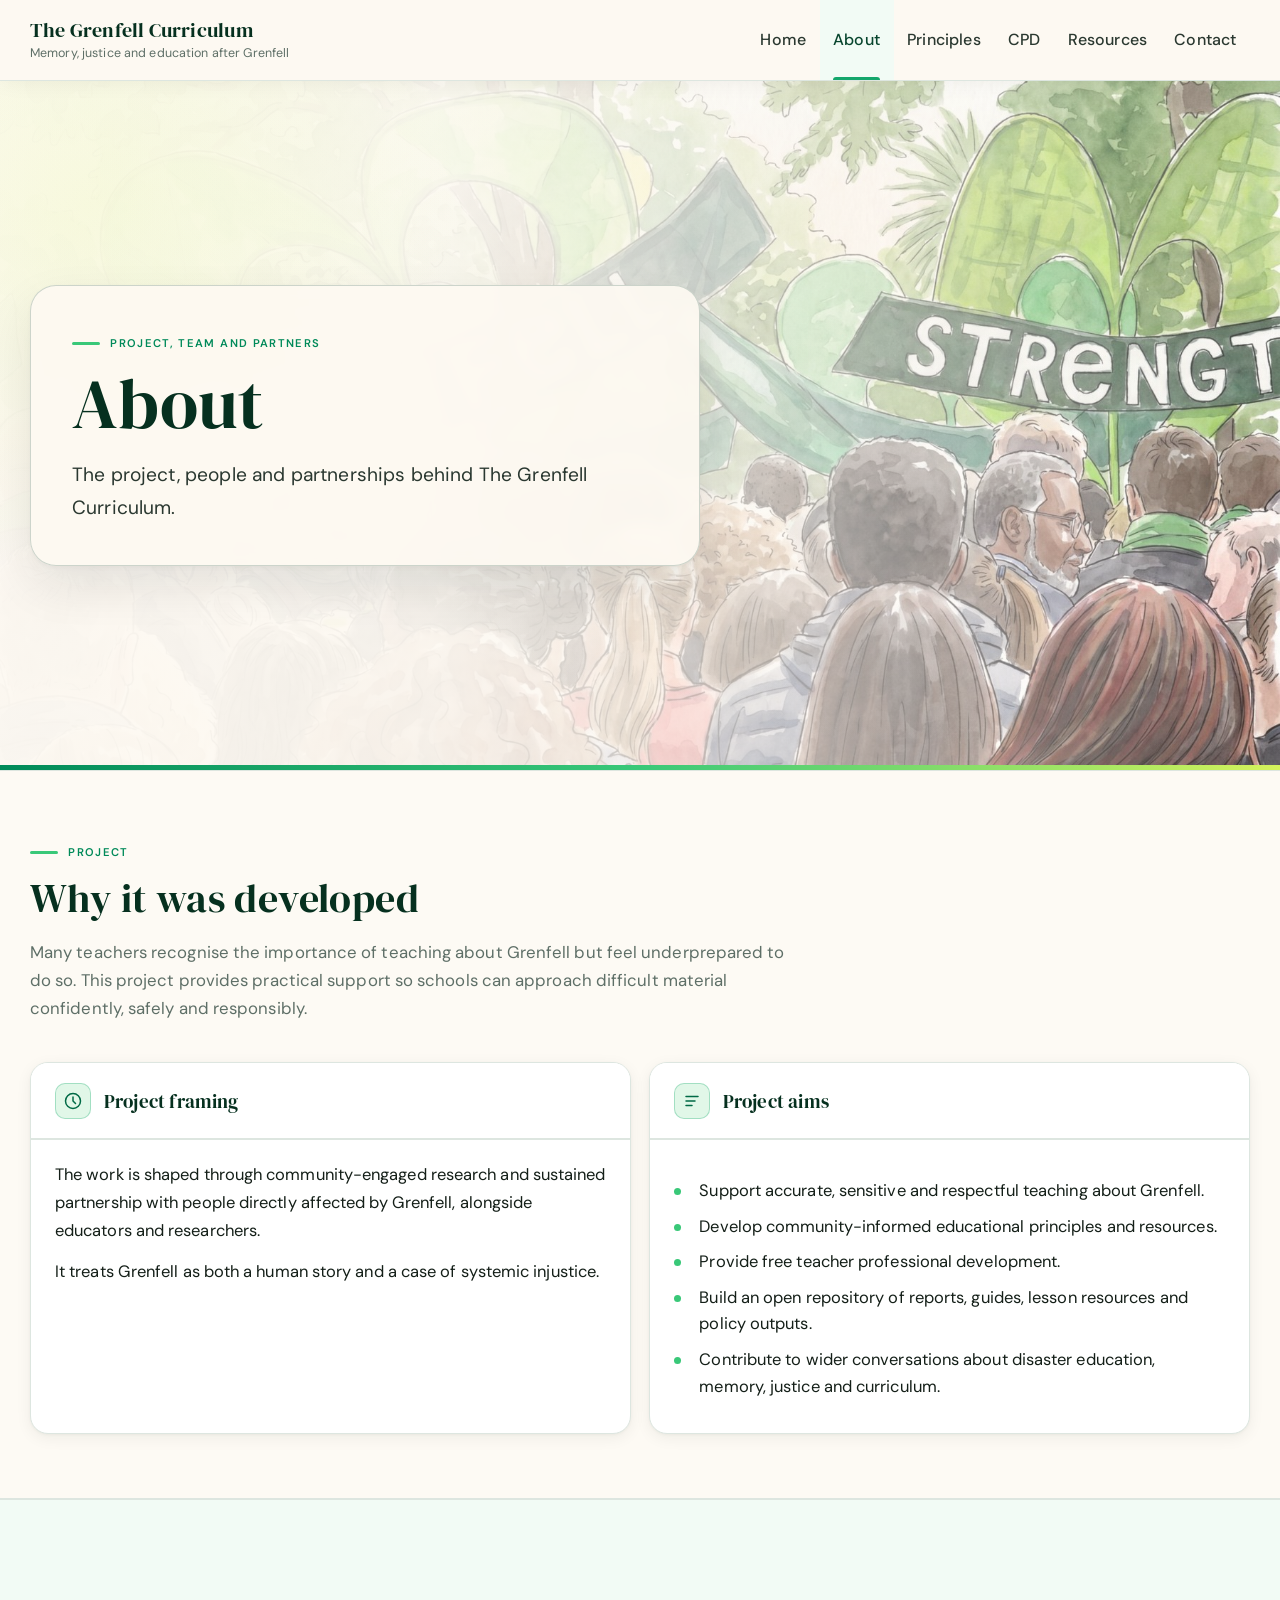
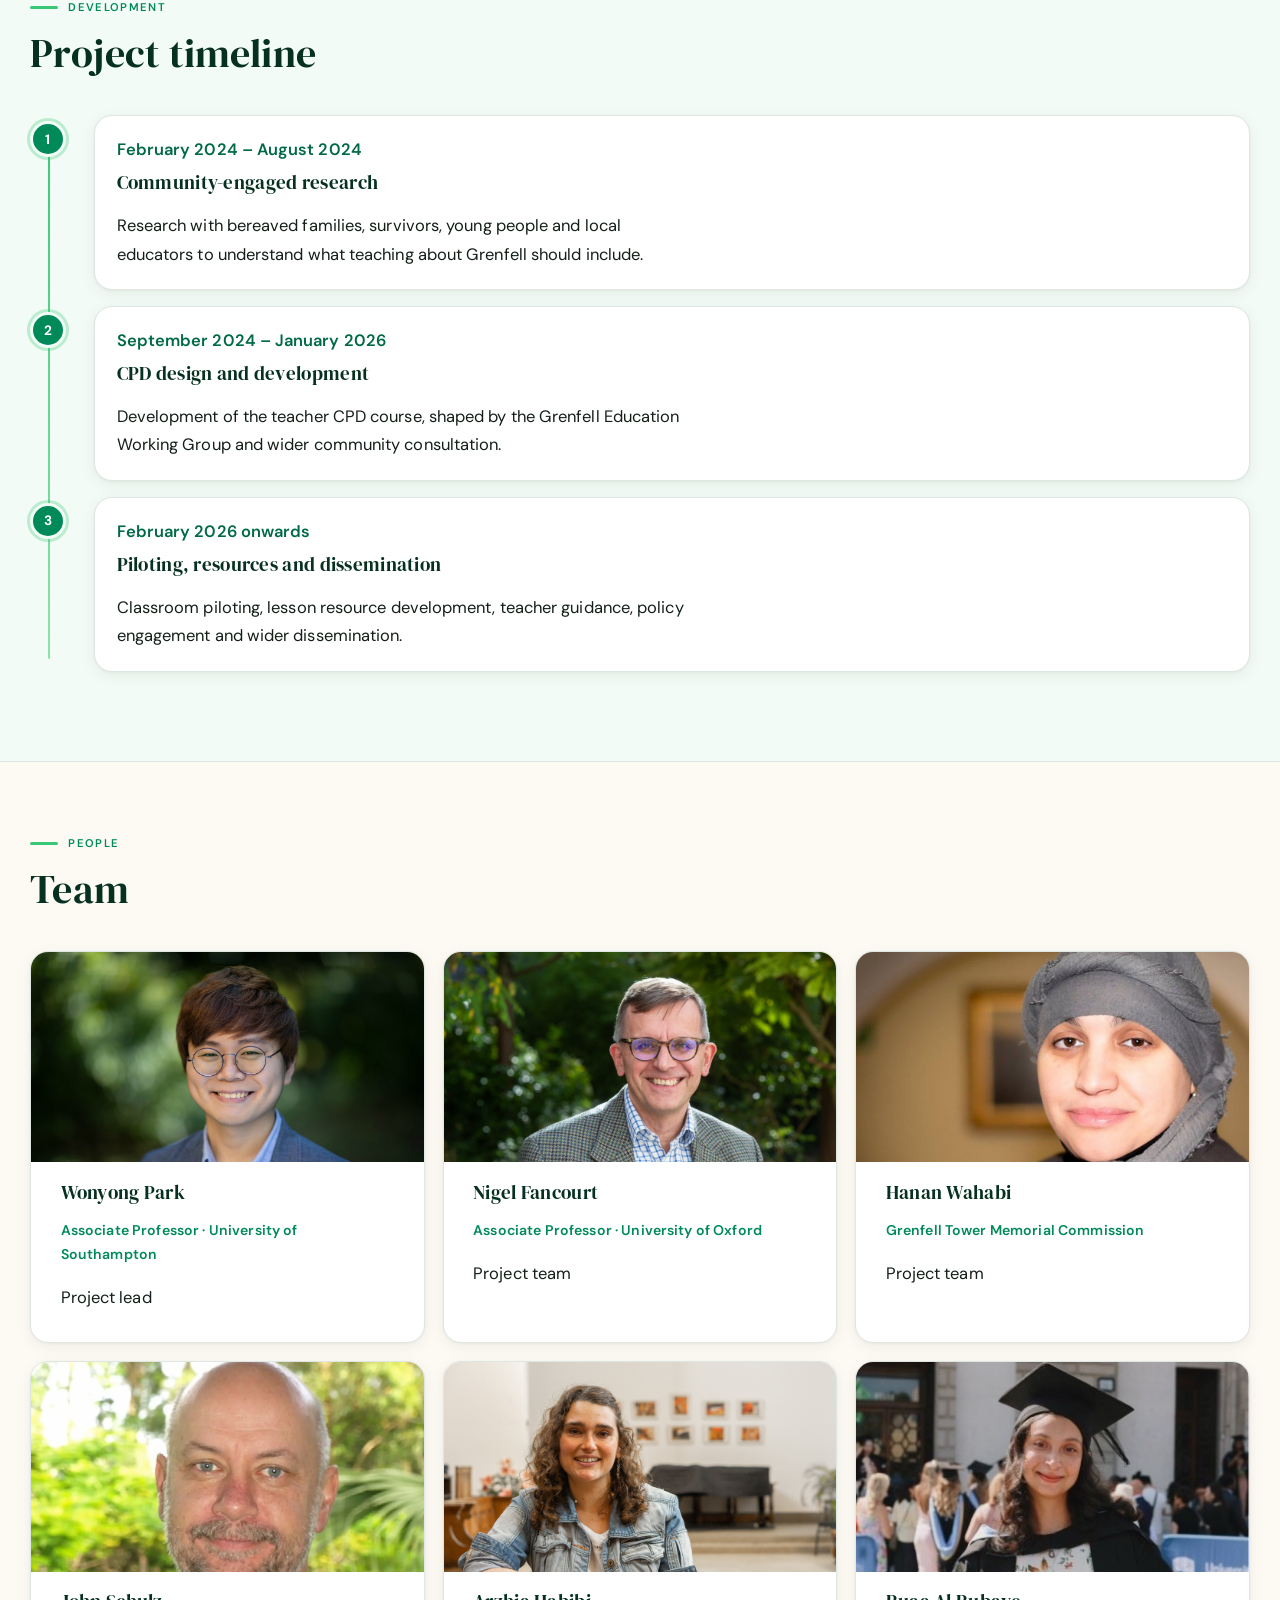
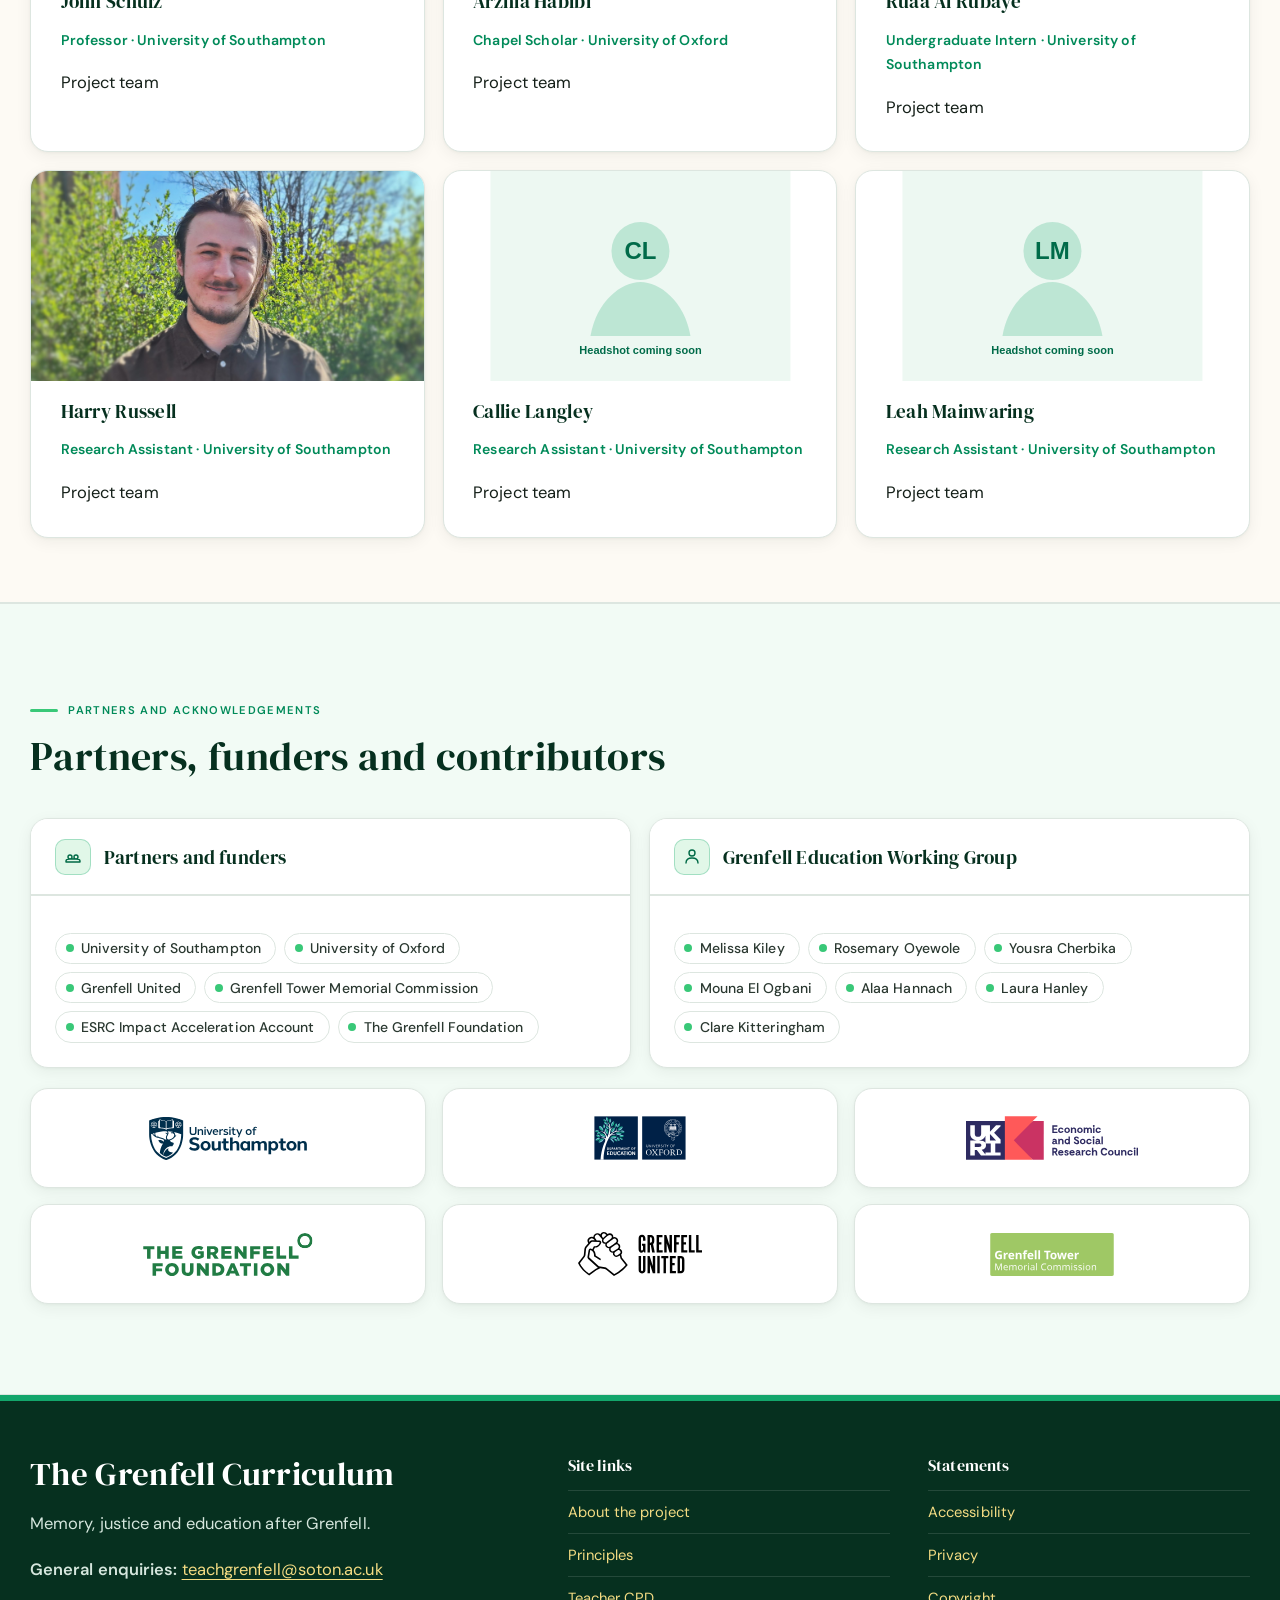
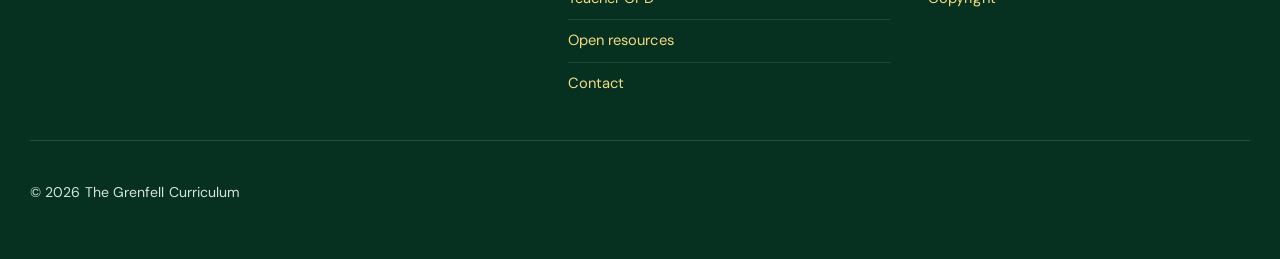
==== commit 896b74b9: ".." ====
--- a/about/index.html
+++ b/about/index.html
@@ -162,6 +162,30 @@
             <p class="role">Research Assistant · University of Southampton</p>
             <p>Project team</p>
           </article>
+          <article class="card person-card">
+            <svg class="person-photo" role="img" aria-label="Headshot placeholder for Callie Langley" viewBox="0 0 600 420" xmlns="http://www.w3.org/2000/svg">
+              <rect width="600" height="420" fill="#edf8f2"/>
+              <circle cx="300" cy="160" r="58" fill="#13a66b" opacity="0.22"/>
+              <path d="M200 330c12-70 62-108 100-108s88 38 100 108" fill="#13a66b" opacity="0.22"/>
+              <text x="300" y="175" text-anchor="middle" font-family="Arial, sans-serif" font-size="48" font-weight="700" fill="#006b49">CL</text>
+              <text x="300" y="365" text-anchor="middle" font-family="Arial, sans-serif" font-size="22" font-weight="600" fill="#006b49">Headshot coming soon</text>
+            </svg>
+            <h3>Callie Langley</h3>
+            <p class="role">Research Assistant · University of Southampton</p>
+            <p>Project team</p>
+          </article>
+          <article class="card person-card">
+            <svg class="person-photo" role="img" aria-label="Headshot placeholder for Leah Mainwaring" viewBox="0 0 600 420" xmlns="http://www.w3.org/2000/svg">
+              <rect width="600" height="420" fill="#edf8f2"/>
+              <circle cx="300" cy="160" r="58" fill="#13a66b" opacity="0.22"/>
+              <path d="M200 330c12-70 62-108 100-108s88 38 100 108" fill="#13a66b" opacity="0.22"/>
+              <text x="300" y="175" text-anchor="middle" font-family="Arial, sans-serif" font-size="48" font-weight="700" fill="#006b49">LM</text>
+              <text x="300" y="365" text-anchor="middle" font-family="Arial, sans-serif" font-size="22" font-weight="600" fill="#006b49">Headshot coming soon</text>
+            </svg>
+            <h3>Leah Mainwaring</h3>
+            <p class="role">Research Assistant · University of Southampton</p>
+            <p>Project team</p>
+          </article>
         </div>
       </div>
     </section>
@@ -269,4 +293,4 @@
 </footer>
   <script src="../assets/js/main.js" defer></script>
 </body>
-</html>
+</html>
--- a/assets/css/styles.css
+++ b/assets/css/styles.css
@@ -435,6 +435,18 @@
   transform: translateY(-1px); box-shadow: 0 4px 12px rgba(3,27,18,0.1);
 }
 
+.btn.disabled,
+.btn[aria-disabled="true"],
+.btn:disabled {
+  opacity: 0.68;
+  cursor: not-allowed;
+  pointer-events: none;
+  box-shadow: none;
+}
+.btn.disabled::after,
+.btn[aria-disabled="true"]::after,
+.btn:disabled::after { content: none; }
+
 .btn.text-link {
   min-height: unset; padding: 0; border: 0; color: var(--green-800);
   background: transparent; font-size: 0.92rem;
@@ -591,7 +603,7 @@
 /* Resources */
 .resource-toolbar {
   display: grid; gap: 0.85rem;
-  grid-template-columns: 1.25fr repeat(5, minmax(130px, 0.8fr));
+  grid-template-columns: 1.25fr repeat(4, minmax(130px, 0.8fr));
   align-items: end; margin: 1.75rem 0;
   padding: 1.25rem 1.35rem;
   background: var(--white); border: 1px solid var(--line);
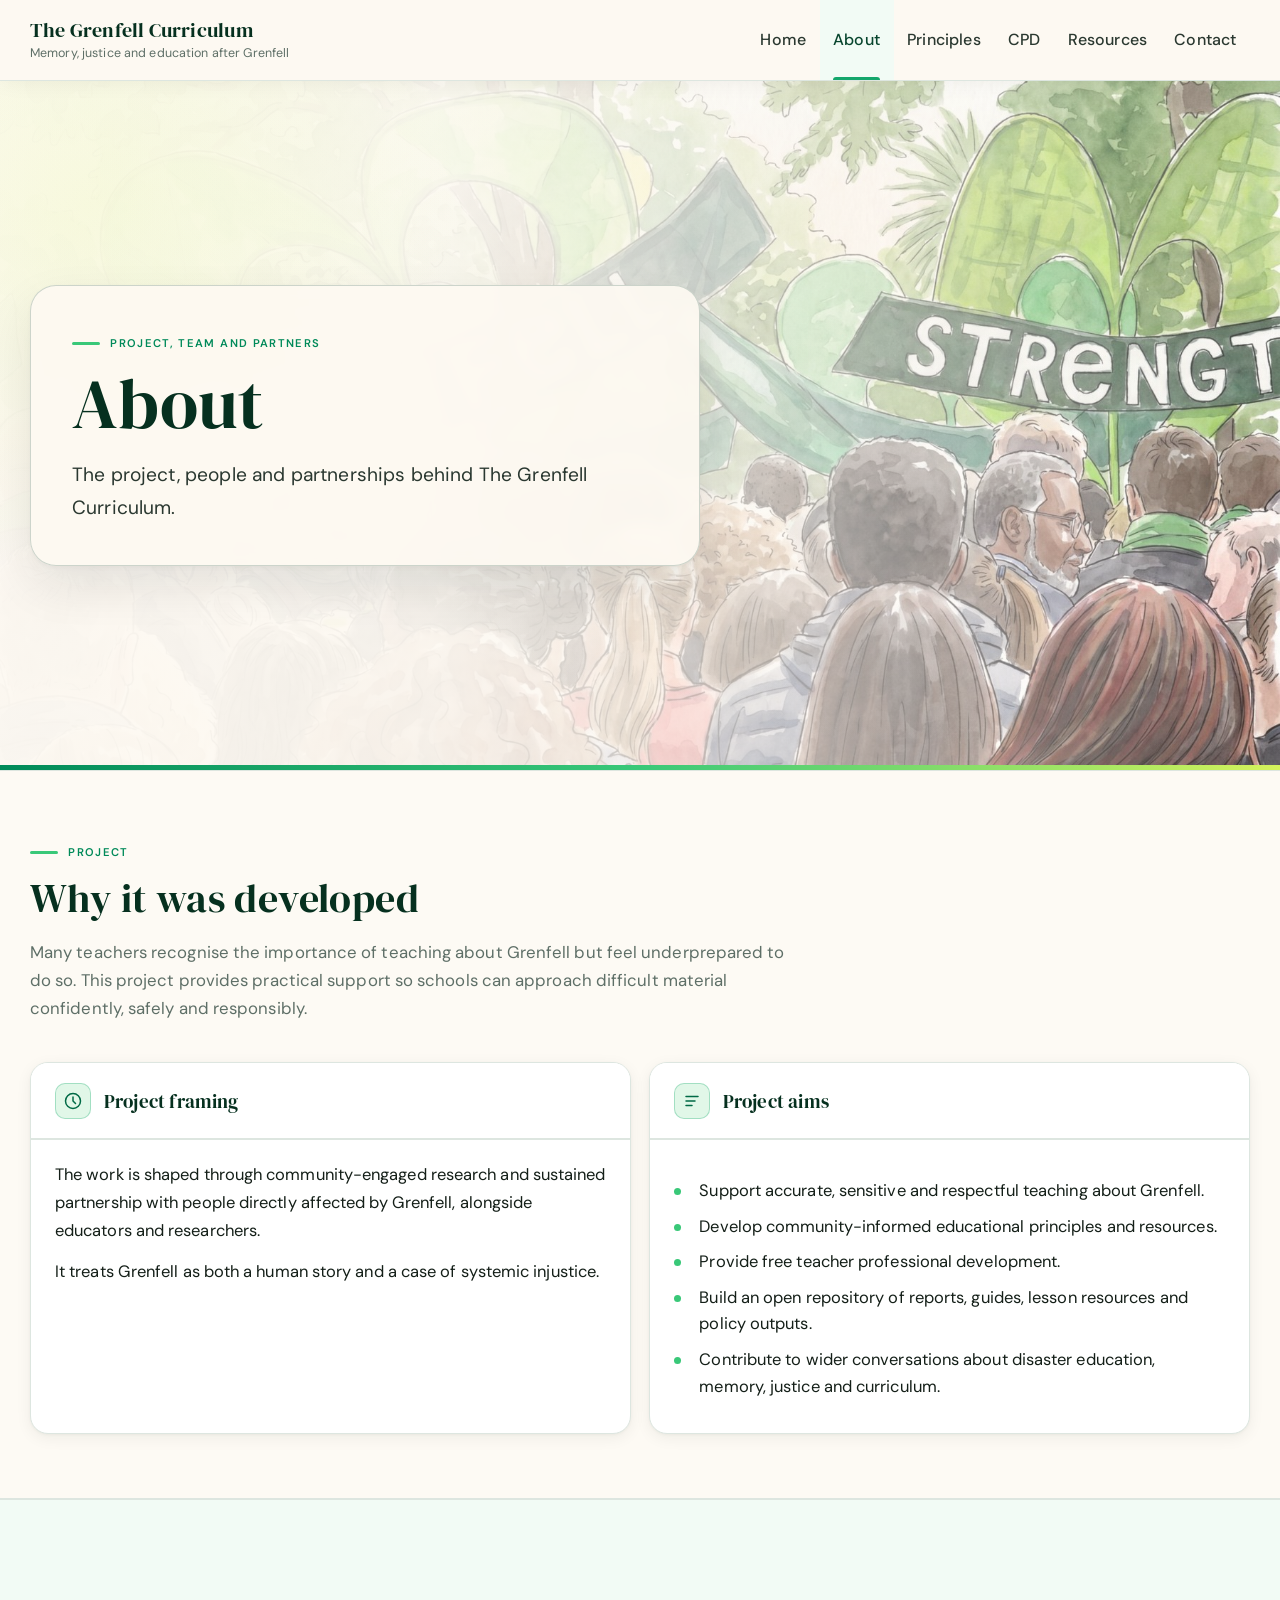
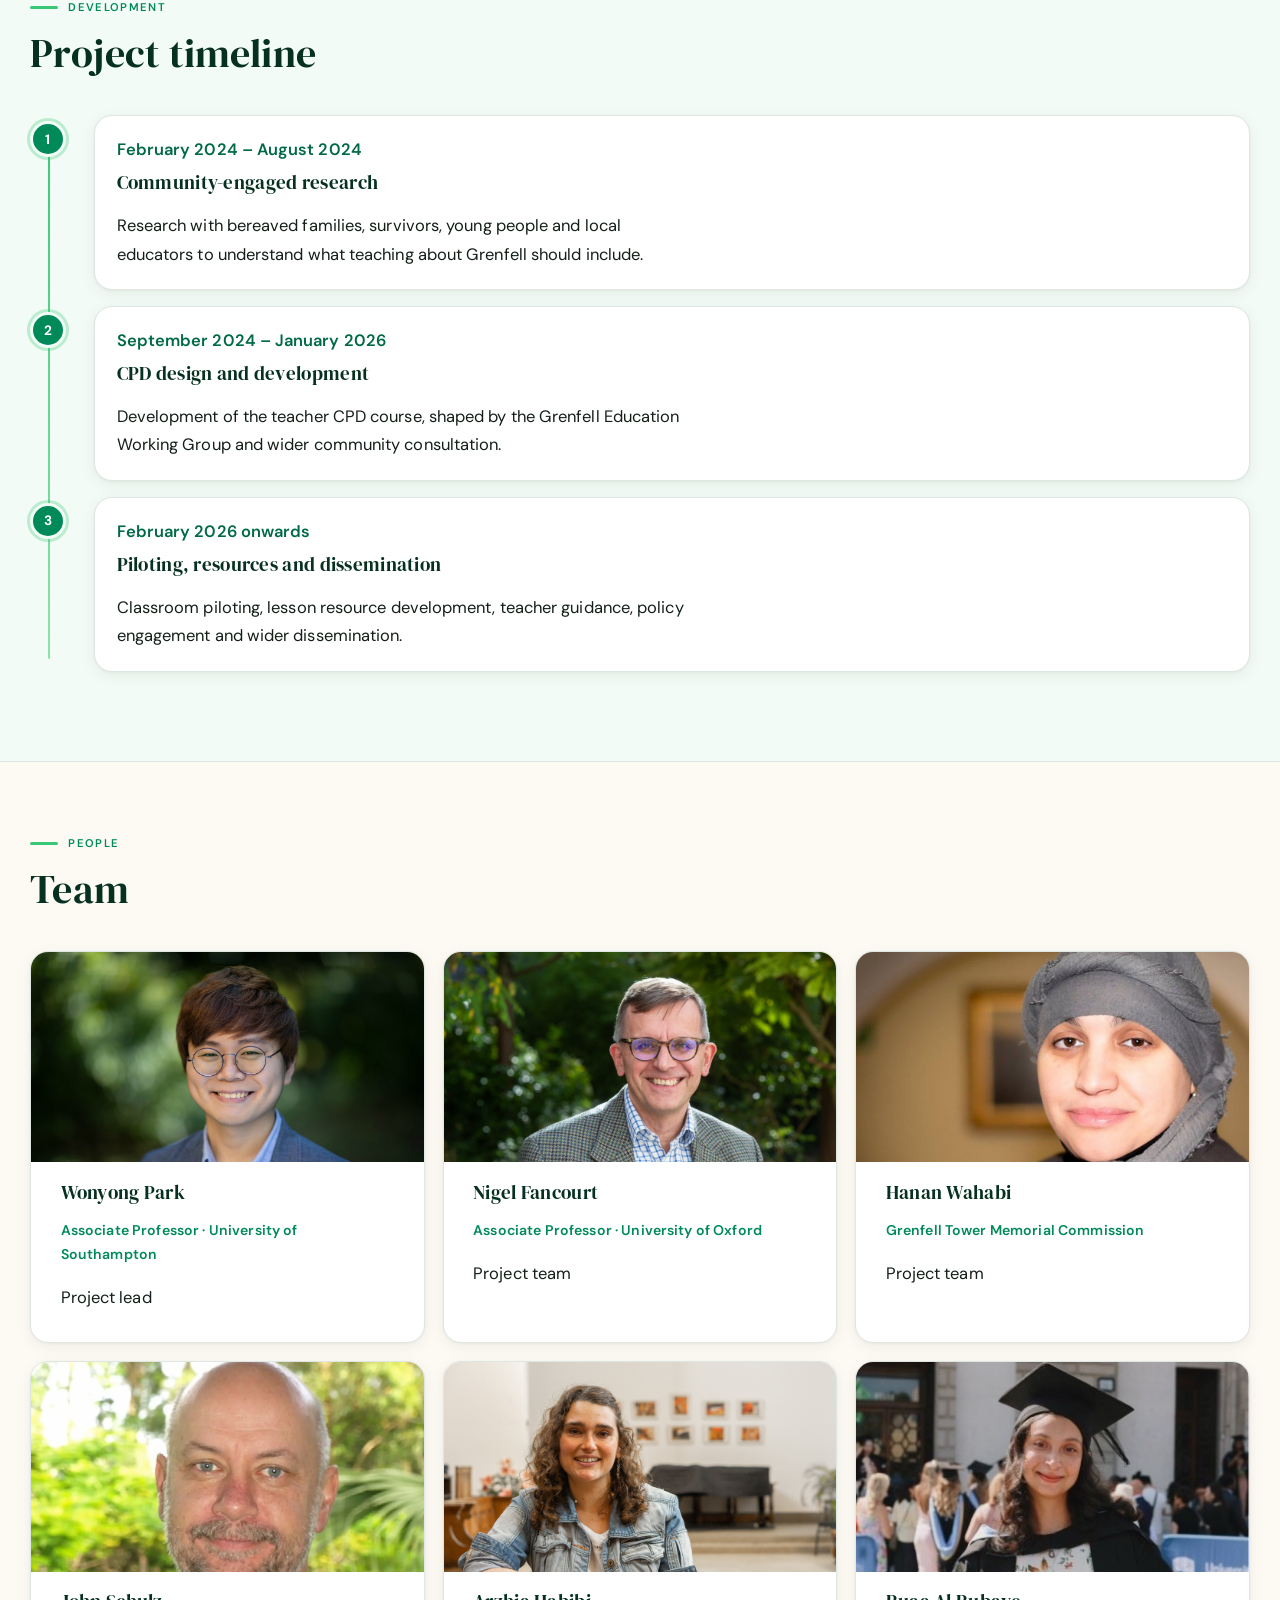
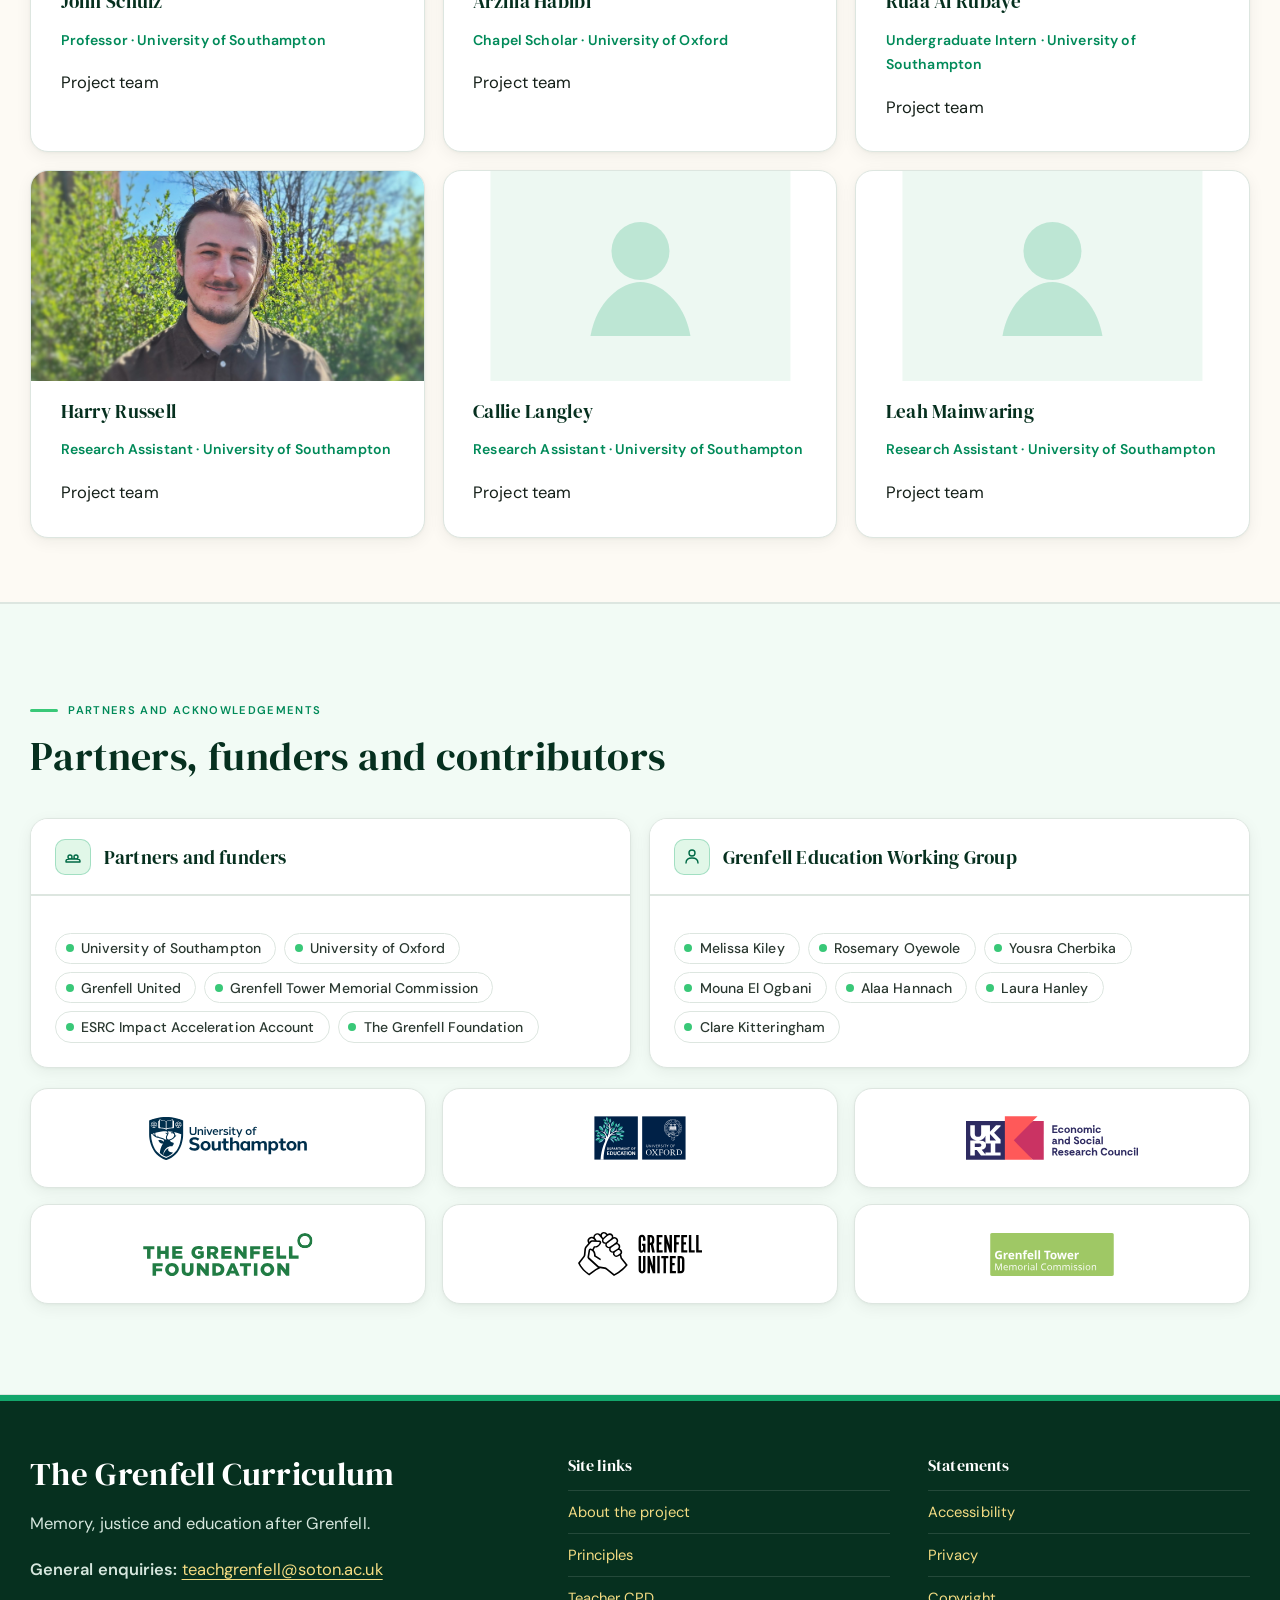
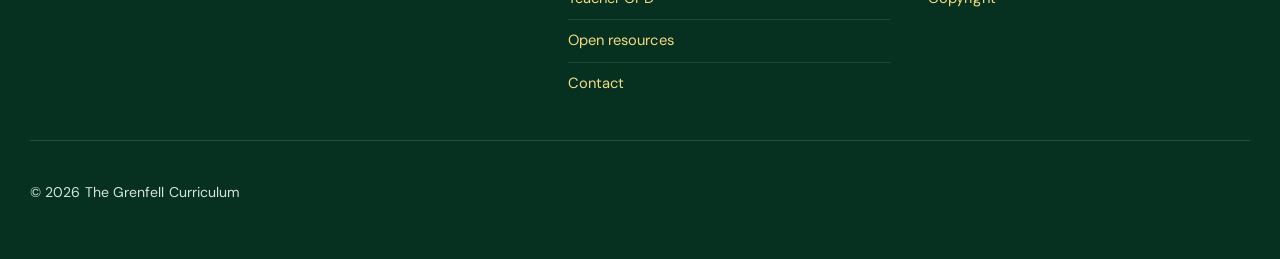
==== commit 8f5020af: ".." ====
--- a/about/index.html
+++ b/about/index.html
@@ -167,8 +167,7 @@
               <rect width="600" height="420" fill="#edf8f2"/>
               <circle cx="300" cy="160" r="58" fill="#13a66b" opacity="0.22"/>
               <path d="M200 330c12-70 62-108 100-108s88 38 100 108" fill="#13a66b" opacity="0.22"/>
-              <text x="300" y="175" text-anchor="middle" font-family="Arial, sans-serif" font-size="48" font-weight="700" fill="#006b49">CL</text>
-              <text x="300" y="365" text-anchor="middle" font-family="Arial, sans-serif" font-size="22" font-weight="600" fill="#006b49">Headshot coming soon</text>
+
             </svg>
             <h3>Callie Langley</h3>
             <p class="role">Research Assistant · University of Southampton</p>
@@ -179,8 +178,7 @@
               <rect width="600" height="420" fill="#edf8f2"/>
               <circle cx="300" cy="160" r="58" fill="#13a66b" opacity="0.22"/>
               <path d="M200 330c12-70 62-108 100-108s88 38 100 108" fill="#13a66b" opacity="0.22"/>
-              <text x="300" y="175" text-anchor="middle" font-family="Arial, sans-serif" font-size="48" font-weight="700" fill="#006b49">LM</text>
-              <text x="300" y="365" text-anchor="middle" font-family="Arial, sans-serif" font-size="22" font-weight="600" fill="#006b49">Headshot coming soon</text>
+
             </svg>
             <h3>Leah Mainwaring</h3>
             <p class="role">Research Assistant · University of Southampton</p>
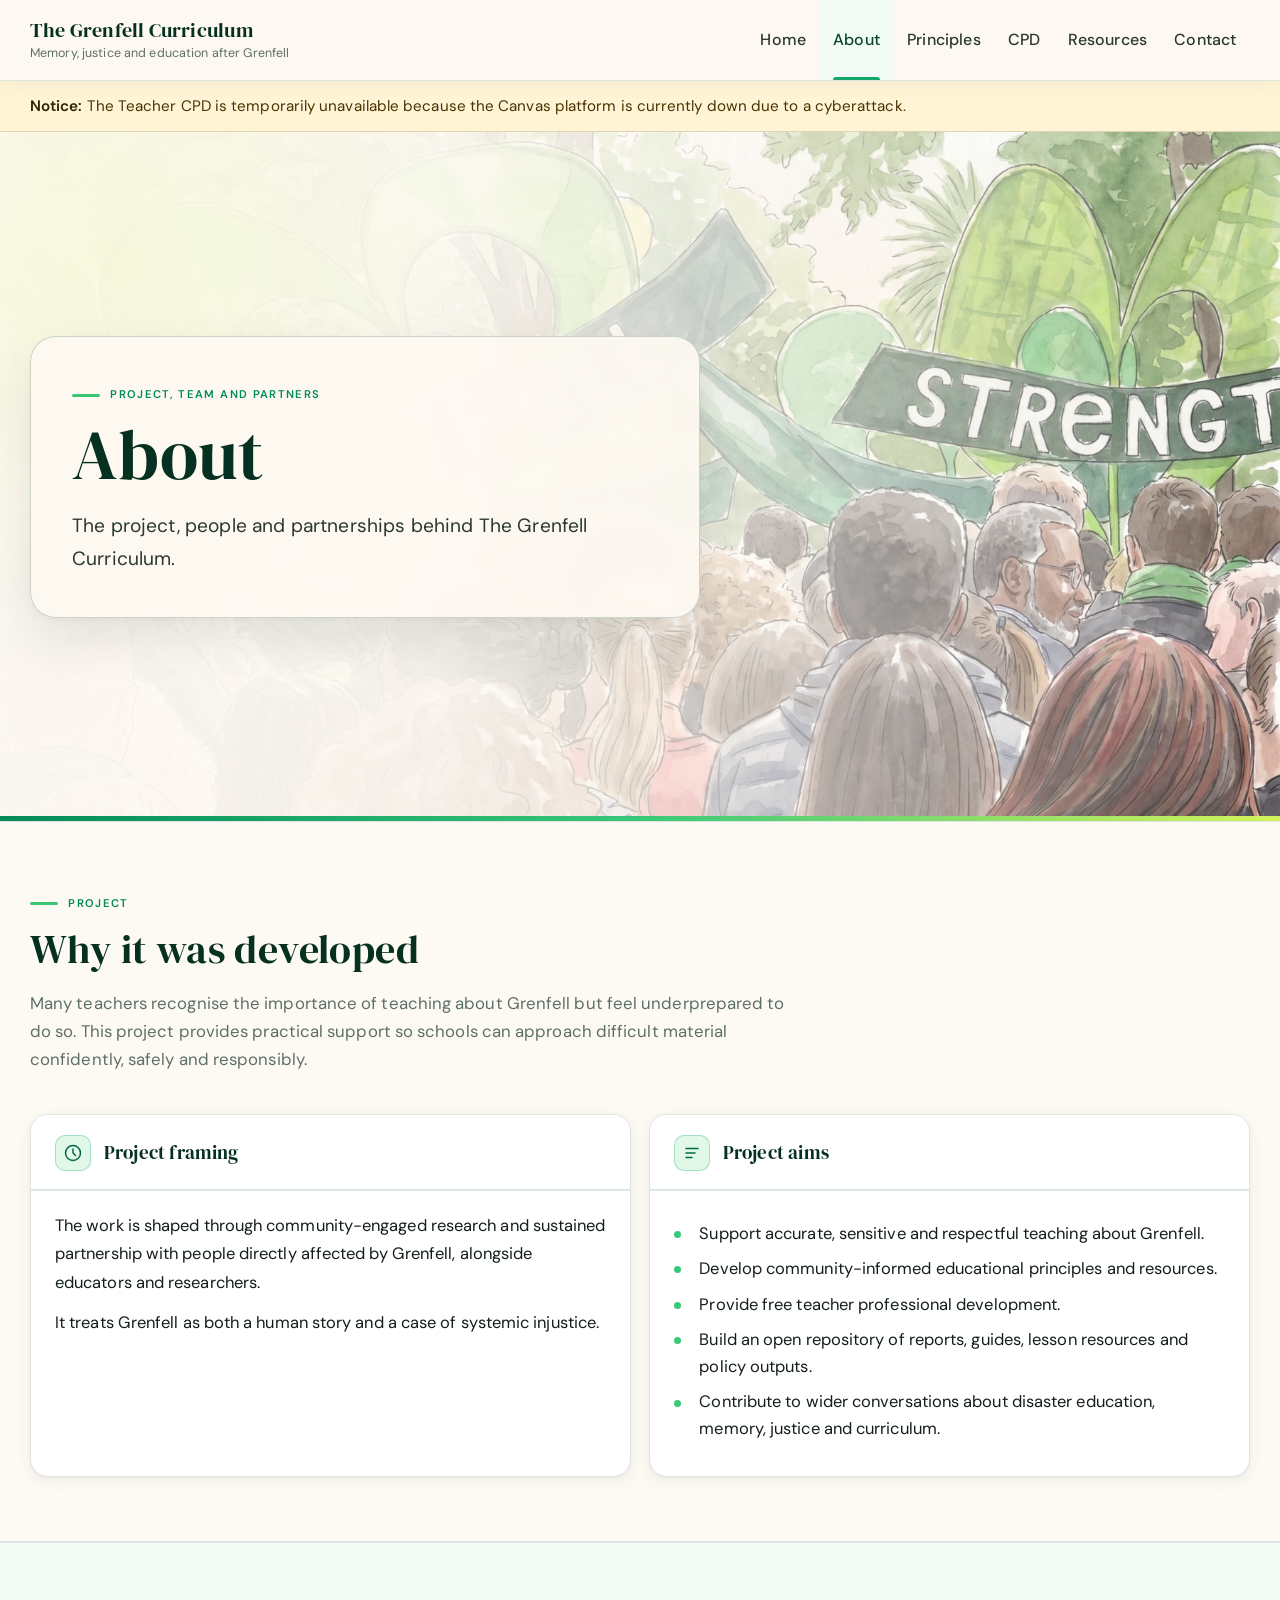
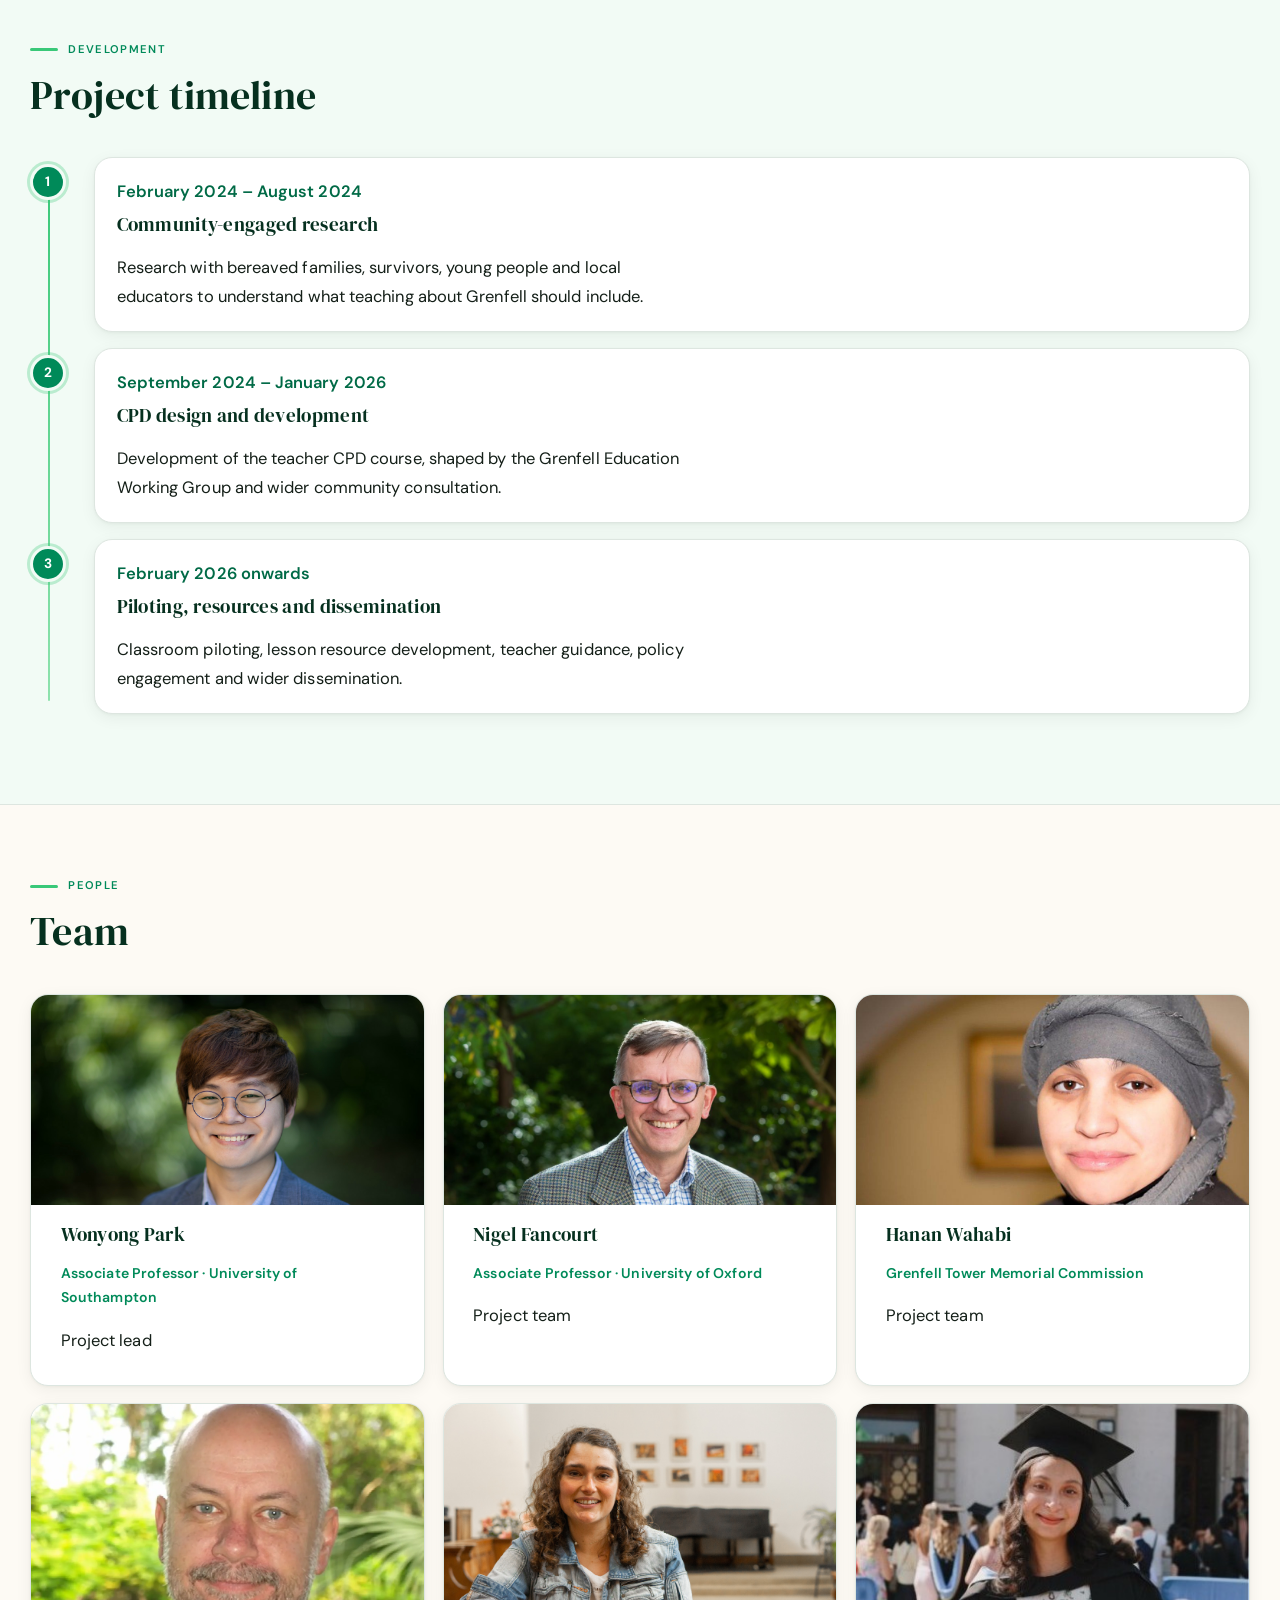
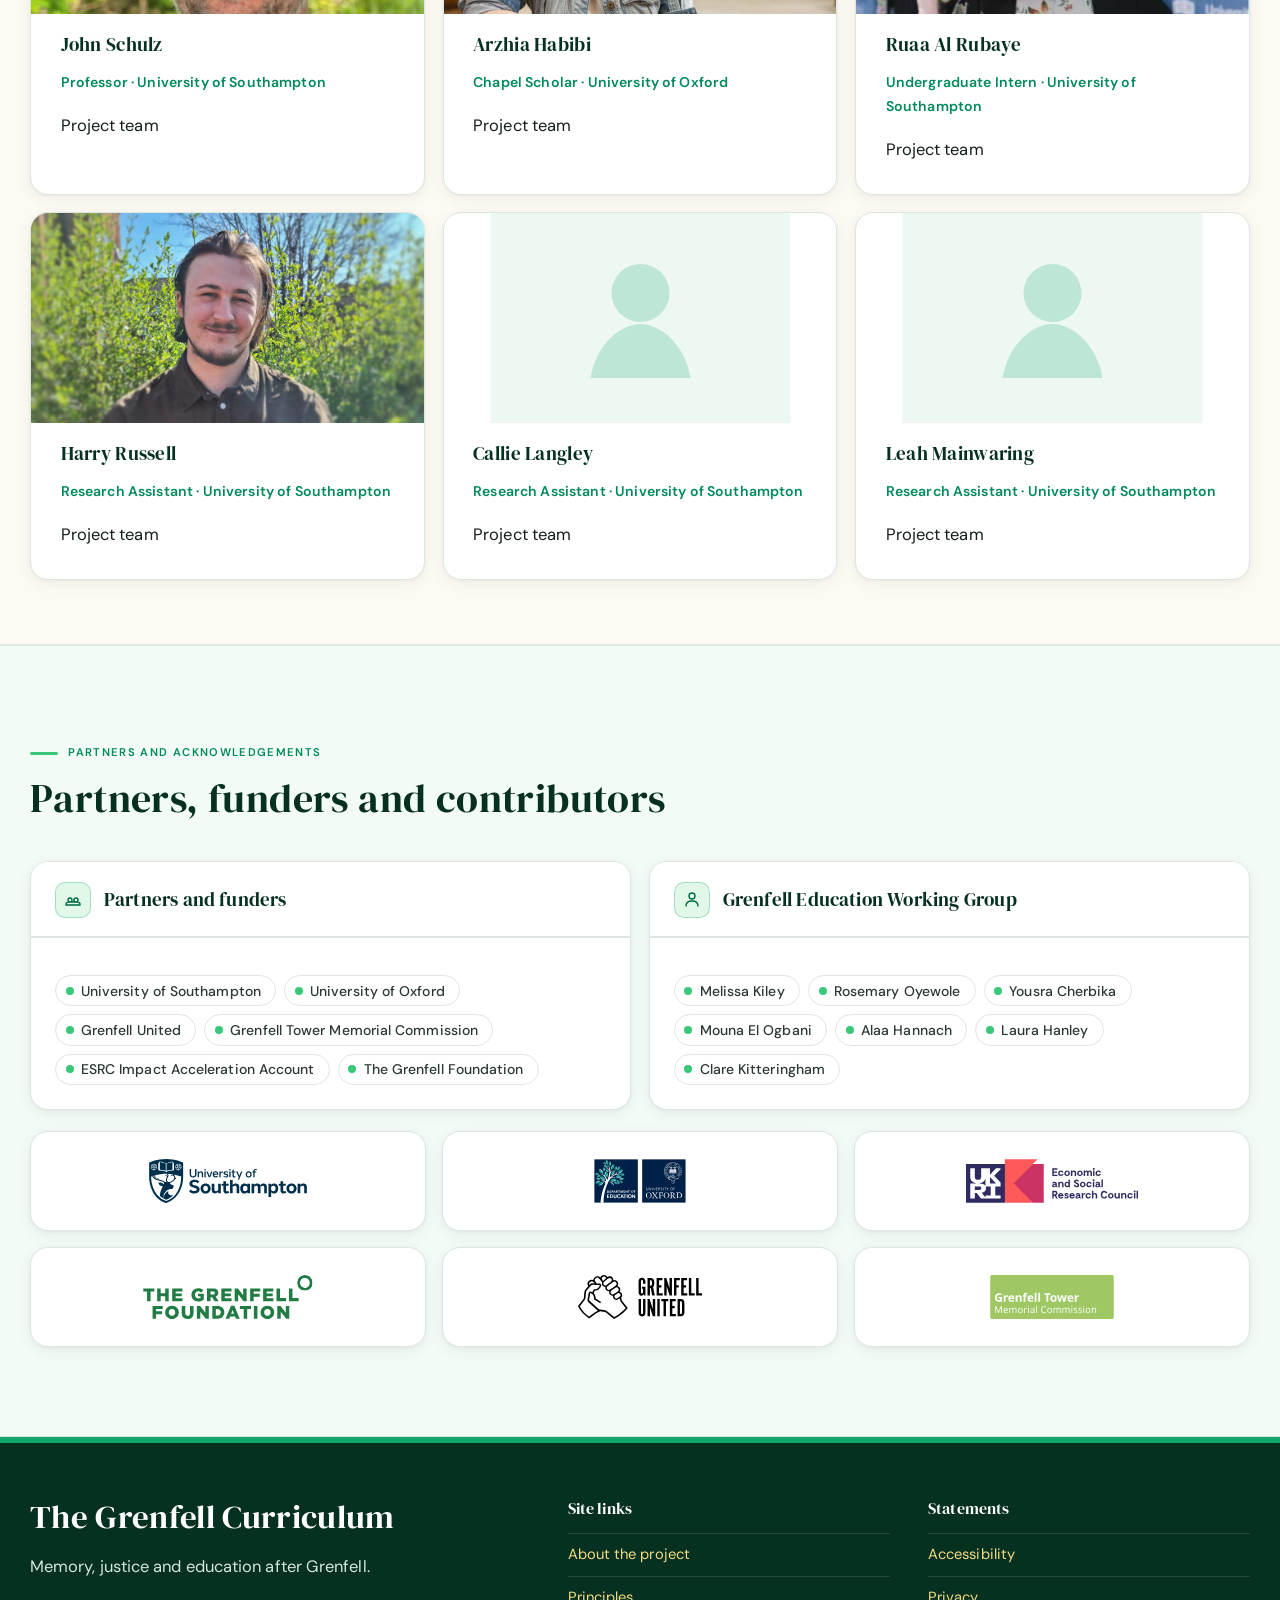
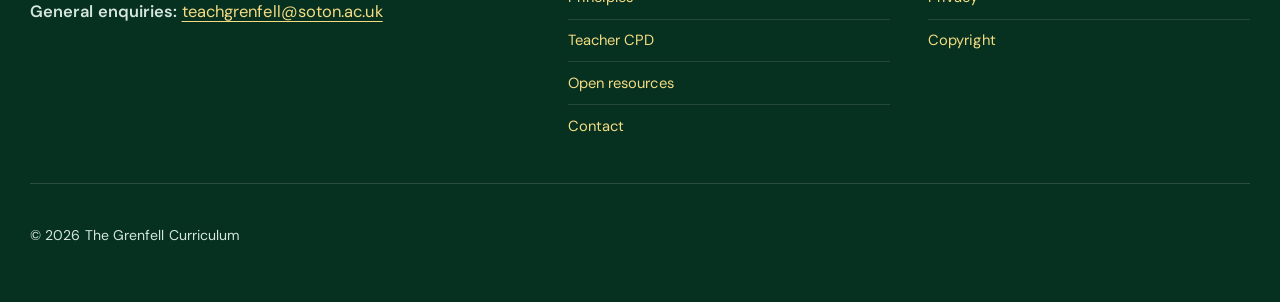
==== commit 525cb03d: ".." ====
--- a/about/index.html
+++ b/about/index.html
@@ -9,13 +9,48 @@
   <link rel="preconnect" href="https://fonts.googleapis.com">
   <link rel="preconnect" href="https://fonts.gstatic.com" crossorigin>
   <link rel="stylesheet" href="../assets/css/styles.css">
+  <style>
+    .site-notice {
+      background: #fff4d6;
+      border-bottom: 1px solid rgba(91, 61, 0, 0.18);
+      color: #4a3300;
+      font-size: 0.95rem;
+    }
+
+    .site-notice .container {
+      padding-top: 0.75rem;
+      padding-bottom: 0.75rem;
+    }
+
+    .site-notice strong {
+      color: #2f2100;
+    }
+
+    .page-about .about-framing-grid {
+      align-items: stretch;
+    }
+
+    .page-about .about-framing-grid .about-framing-panel {
+      display: flex;
+      flex-direction: column;
+      height: 100%;
+    }
+
+    .page-about .about-framing-grid .panel-body {
+      flex: 1;
+    }
+
+    .page-about .about-framing-grid .panel-body > :first-child {
+      margin-top: 0;
+    }
+  </style>
 </head>
 <body class="page-about">
 <header class="site-header">
   <div class="header-inner">
     <a class="brand" href="../" aria-label="The Grenfell Curriculum home">
       <span class="brand-title">The Grenfell Curriculum</span>
-        <span class="brand-tagline">Memory, justice and education after Grenfell</span>
+      <span class="brand-tagline">Memory, justice and education after Grenfell</span>
     </a>
     <button class="nav-toggle" type="button" aria-controls="site-navigation" aria-expanded="false" data-nav-toggle>
       <span>Menu</span><span aria-hidden="true"></span>
@@ -25,6 +60,13 @@
     </nav>
   </div>
 </header>
+
+  <div class="site-notice" role="status" aria-live="polite">
+    <div class="container">
+      <strong>Notice:</strong> The Teacher CPD is temporarily unavailable because the Canvas platform is currently down due to a cyberattack.
+    </div>
+  </div>
+
   <main id="main">
 
     <section class="page-hero page-heading">
@@ -44,7 +86,7 @@
           <h2>Why it was developed</h2>
           <p>Many teachers recognise the importance of teaching about Grenfell but feel underprepared to do so. This project provides practical support so schools can approach difficult material confidently, safely and responsibly.</p>
         </div>
-        <div class="grid two">
+        <div class="grid two about-framing-grid">
           <div class="about-framing-panel">
             <div class="panel-header">
               <span class="panel-icon" aria-hidden="true">
@@ -167,7 +209,6 @@
               <rect width="600" height="420" fill="#edf8f2"/>
               <circle cx="300" cy="160" r="58" fill="#13a66b" opacity="0.22"/>
               <path d="M200 330c12-70 62-108 100-108s88 38 100 108" fill="#13a66b" opacity="0.22"/>
-
             </svg>
             <h3>Callie Langley</h3>
             <p class="role">Research Assistant · University of Southampton</p>
@@ -178,7 +219,6 @@
               <rect width="600" height="420" fill="#edf8f2"/>
               <circle cx="300" cy="160" r="58" fill="#13a66b" opacity="0.22"/>
               <path d="M200 330c12-70 62-108 100-108s88 38 100 108" fill="#13a66b" opacity="0.22"/>
-
             </svg>
             <h3>Leah Mainwaring</h3>
             <p class="role">Research Assistant · University of Southampton</p>
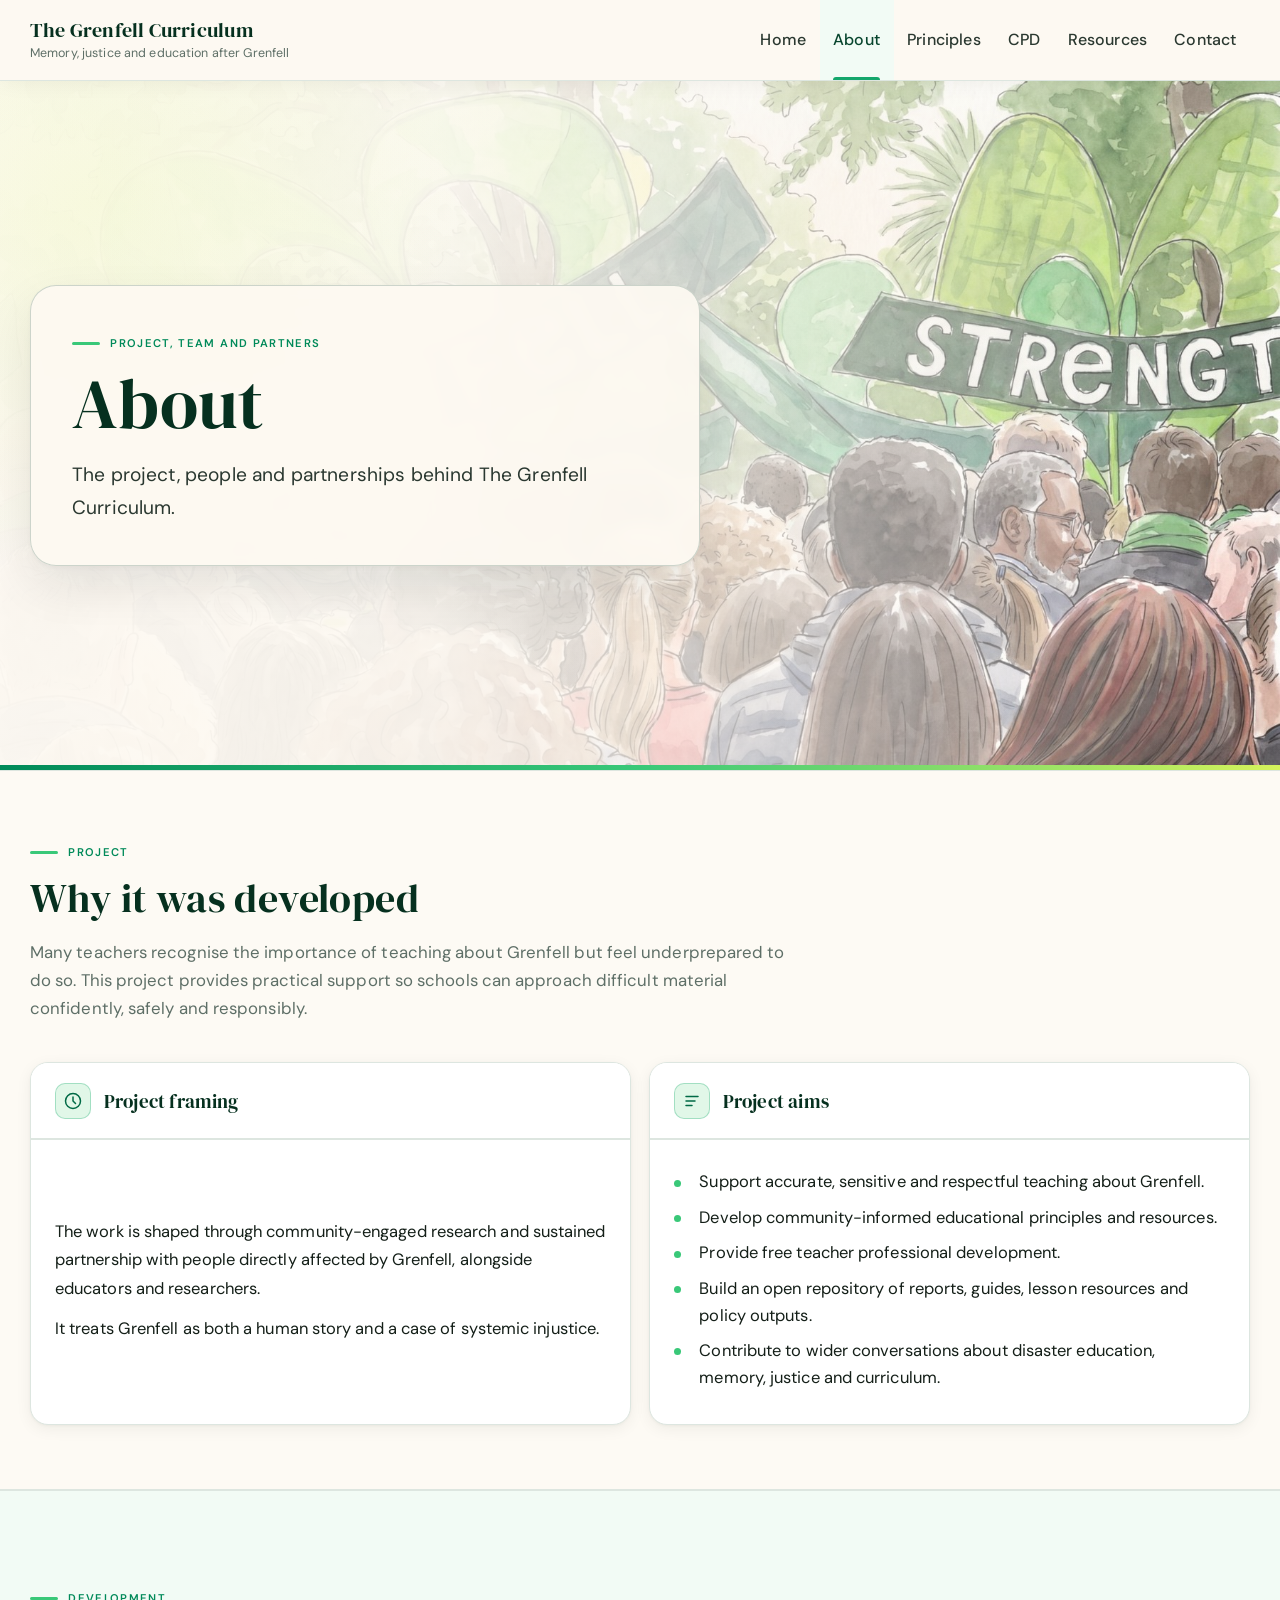
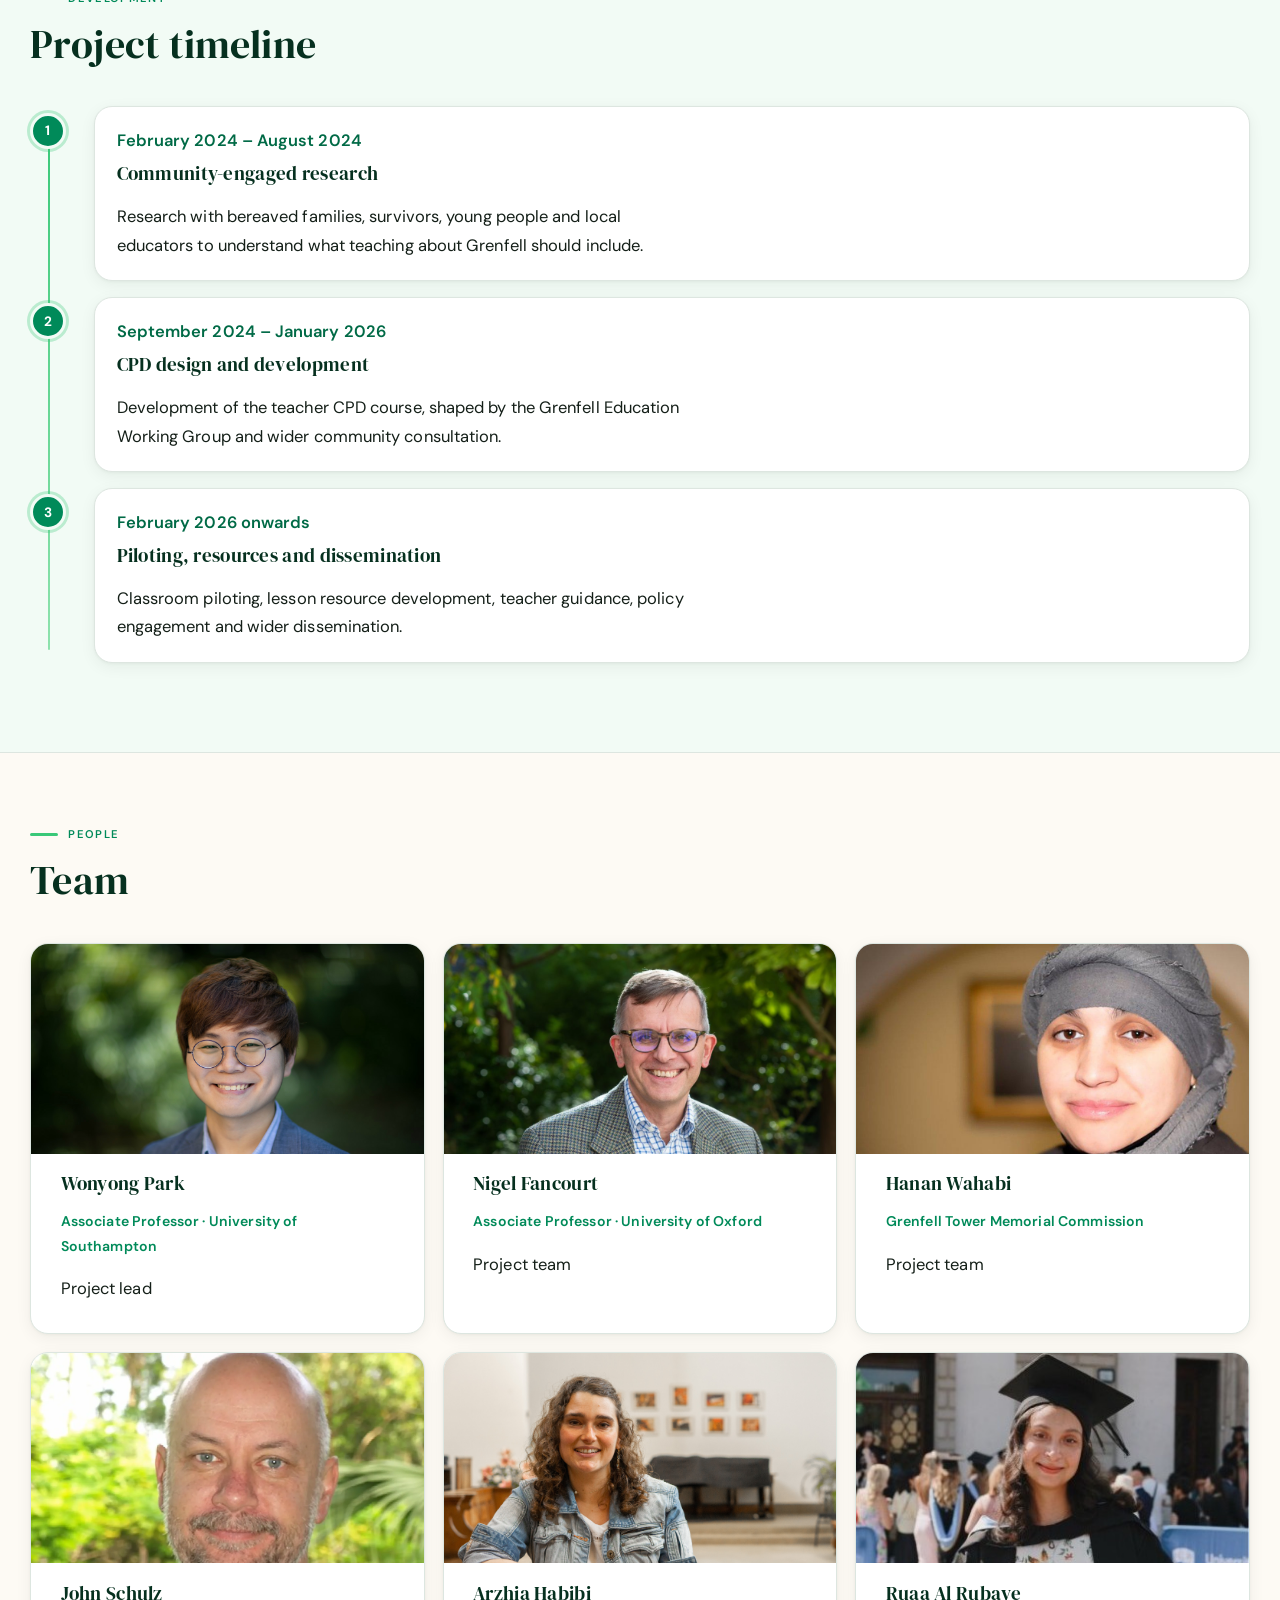
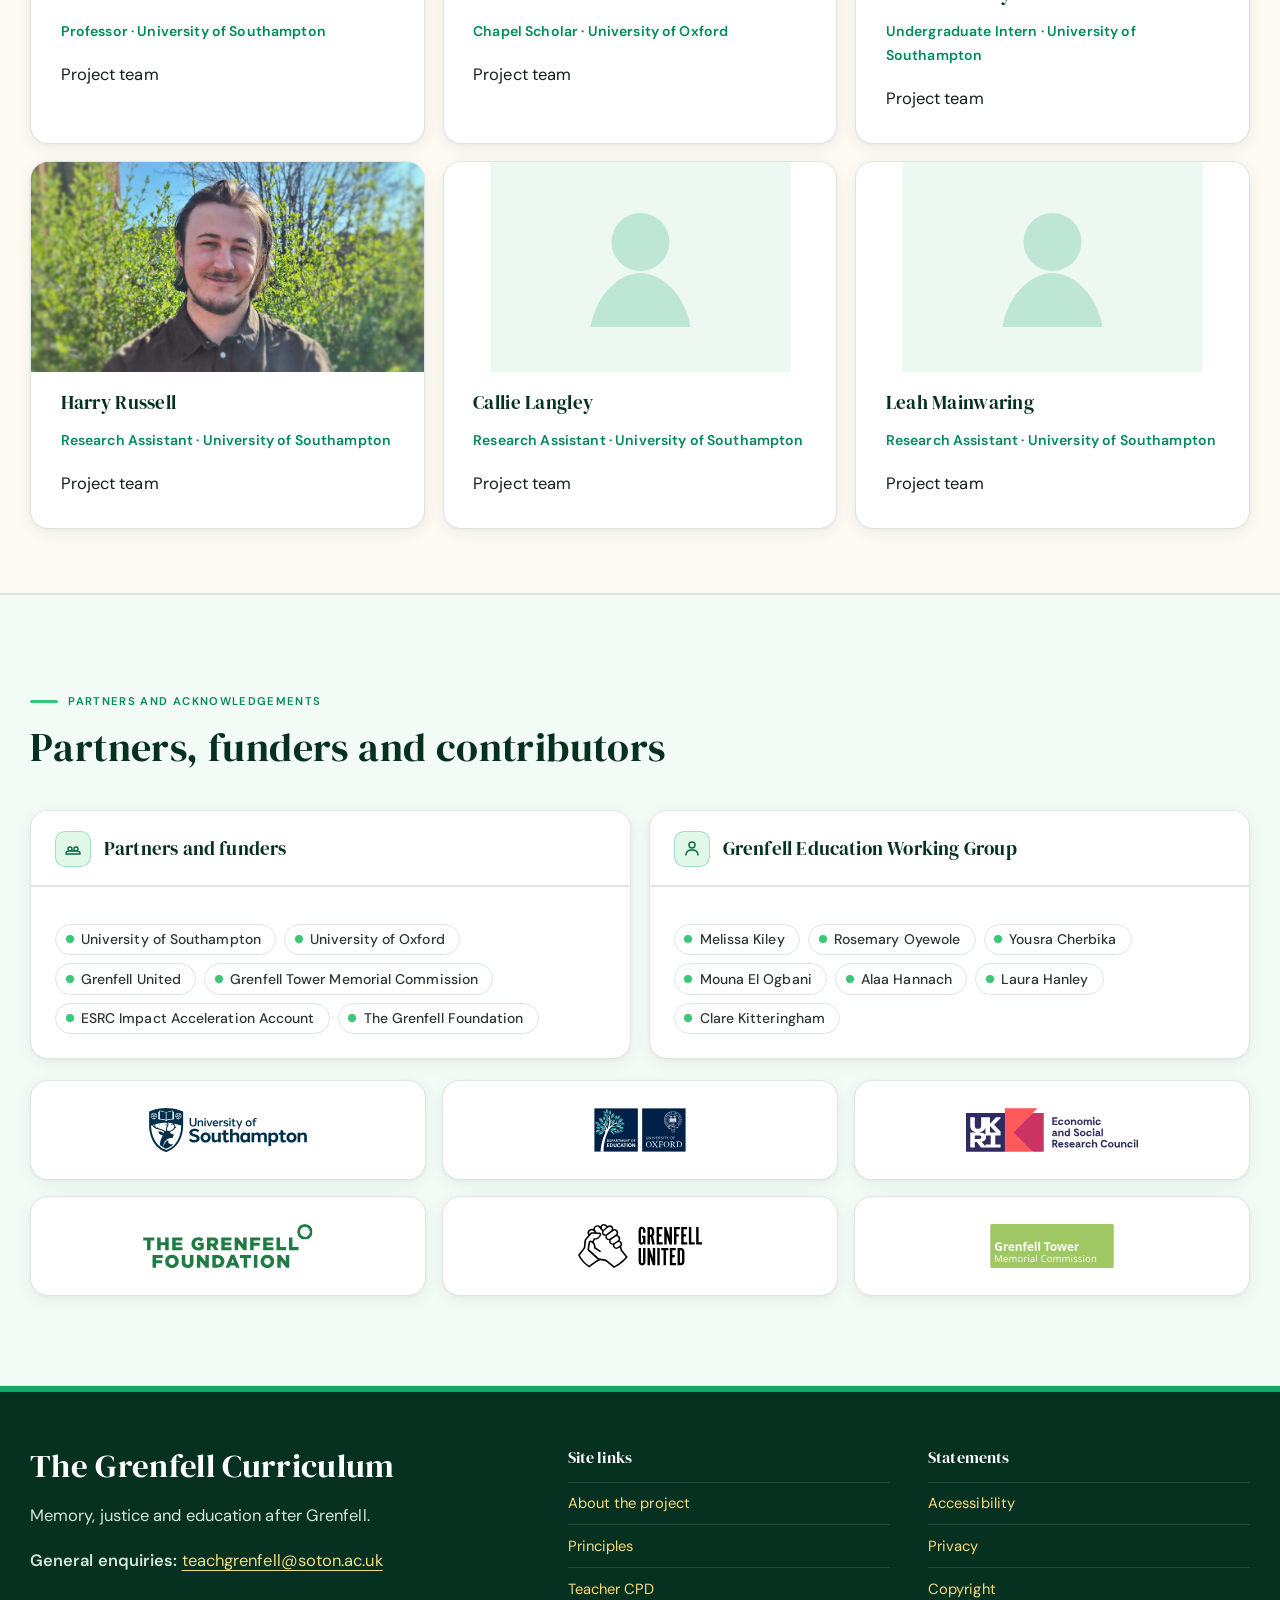
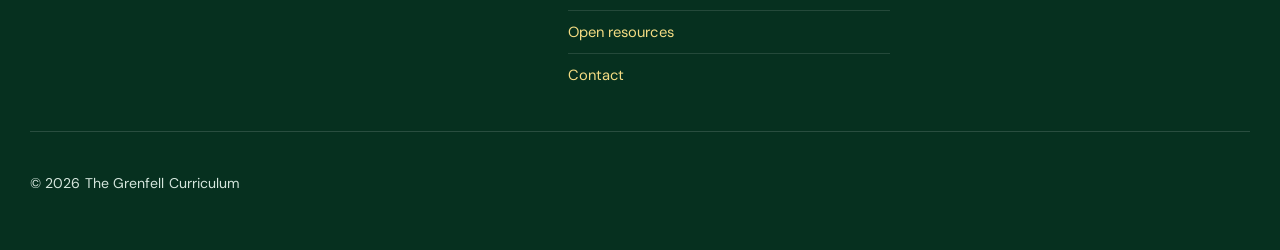
==== commit 69a307db: ";" ====
--- a/about/index.html
+++ b/about/index.html
@@ -10,22 +10,6 @@
   <link rel="preconnect" href="https://fonts.gstatic.com" crossorigin>
   <link rel="stylesheet" href="../assets/css/styles.css">
   <style>
-    .site-notice {
-      background: #fff4d6;
-      border-bottom: 1px solid rgba(91, 61, 0, 0.18);
-      color: #4a3300;
-      font-size: 0.95rem;
-    }
-
-    .site-notice .container {
-      padding-top: 0.75rem;
-      padding-bottom: 0.75rem;
-    }
-
-    .site-notice strong {
-      color: #2f2100;
-    }
-
     .page-about .about-framing-grid {
       align-items: stretch;
     }
@@ -38,10 +22,22 @@
 
     .page-about .about-framing-grid .panel-body {
       flex: 1;
+      display: flex;
+      flex-direction: column;
+      justify-content: center;
     }
 
     .page-about .about-framing-grid .panel-body > :first-child {
       margin-top: 0;
+    }
+
+    .page-about .about-framing-grid .panel-body > :last-child {
+      margin-bottom: 0;
+    }
+
+    .page-about .about-framing-grid .panel-body .inset-list {
+      margin-top: 0;
+      margin-bottom: 0;
     }
   </style>
 </head>
@@ -61,12 +57,6 @@
   </div>
 </header>
 
-  <div class="site-notice" role="status" aria-live="polite">
-    <div class="container">
-      <strong>Notice:</strong> The Teacher CPD is temporarily unavailable because the Canvas platform is currently down due to a cyberattack.
-    </div>
-  </div>
-
   <main id="main">
 
     <section class="page-hero page-heading">
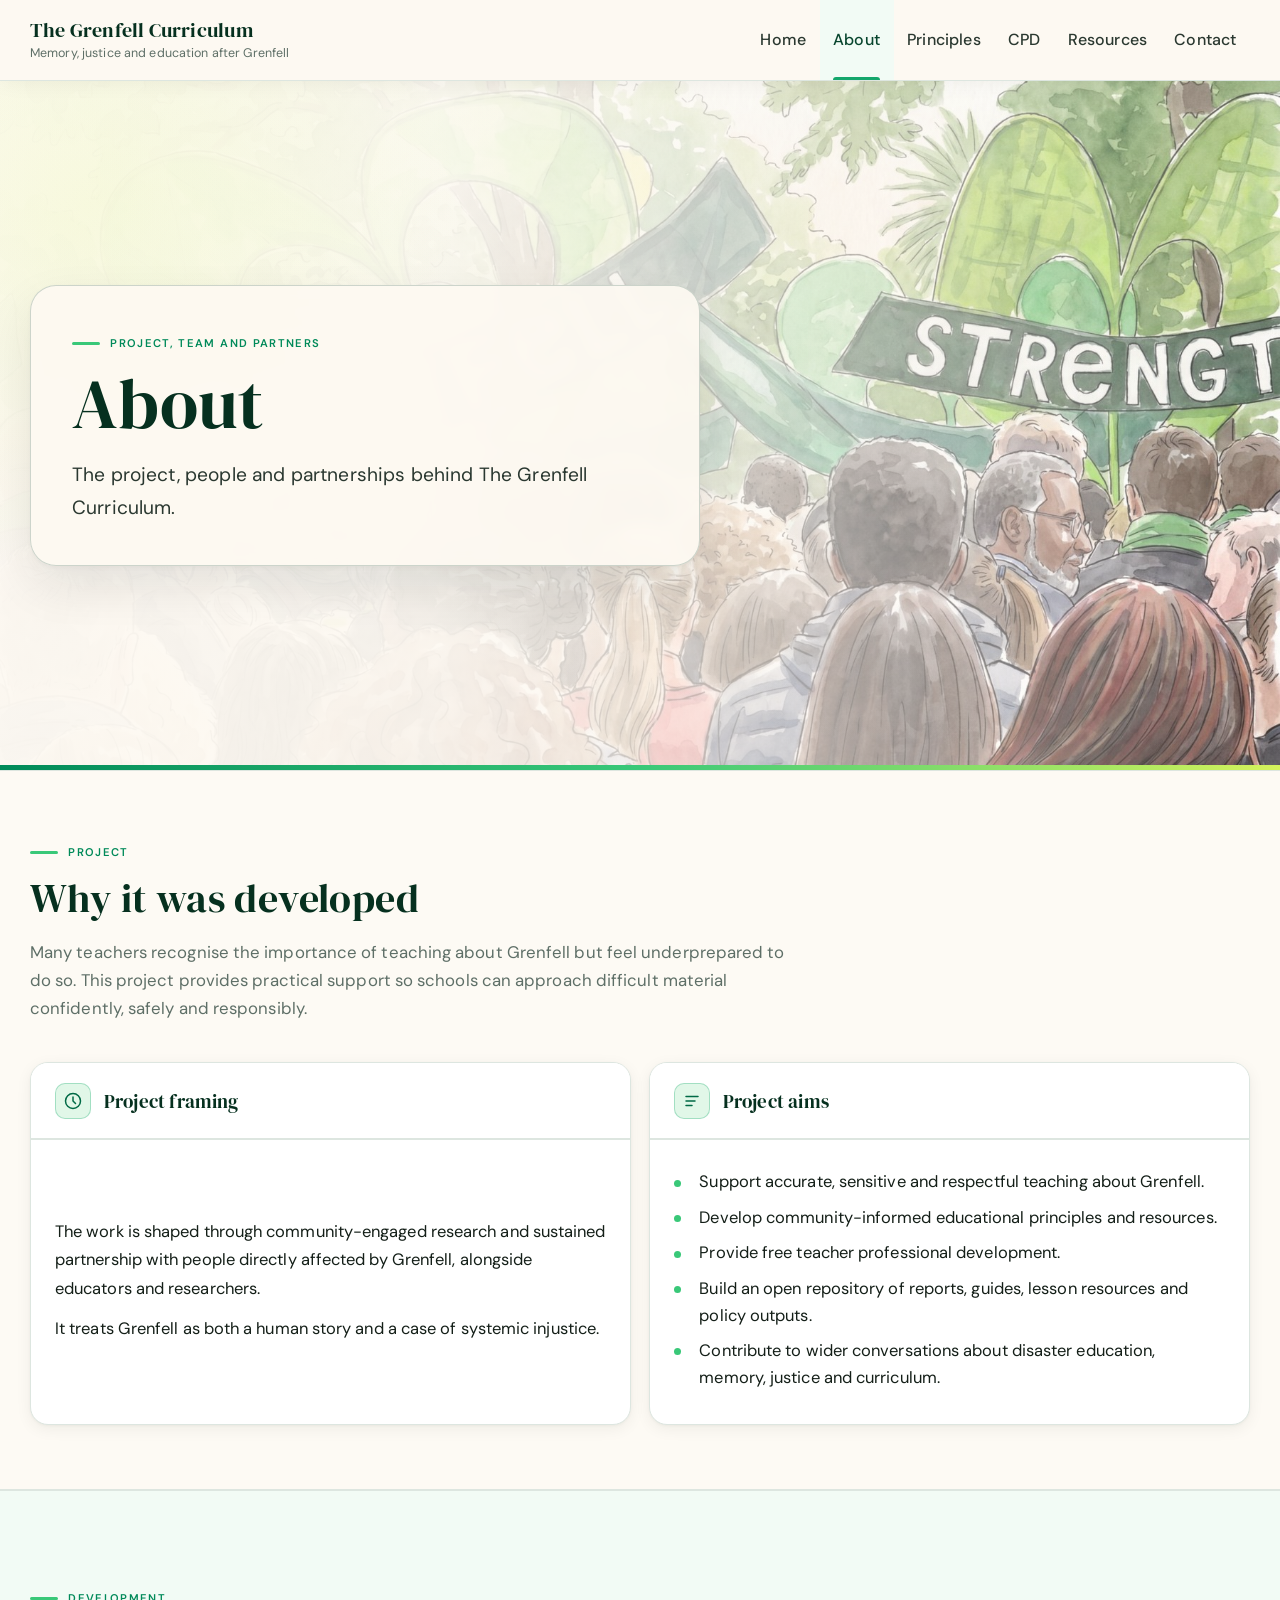
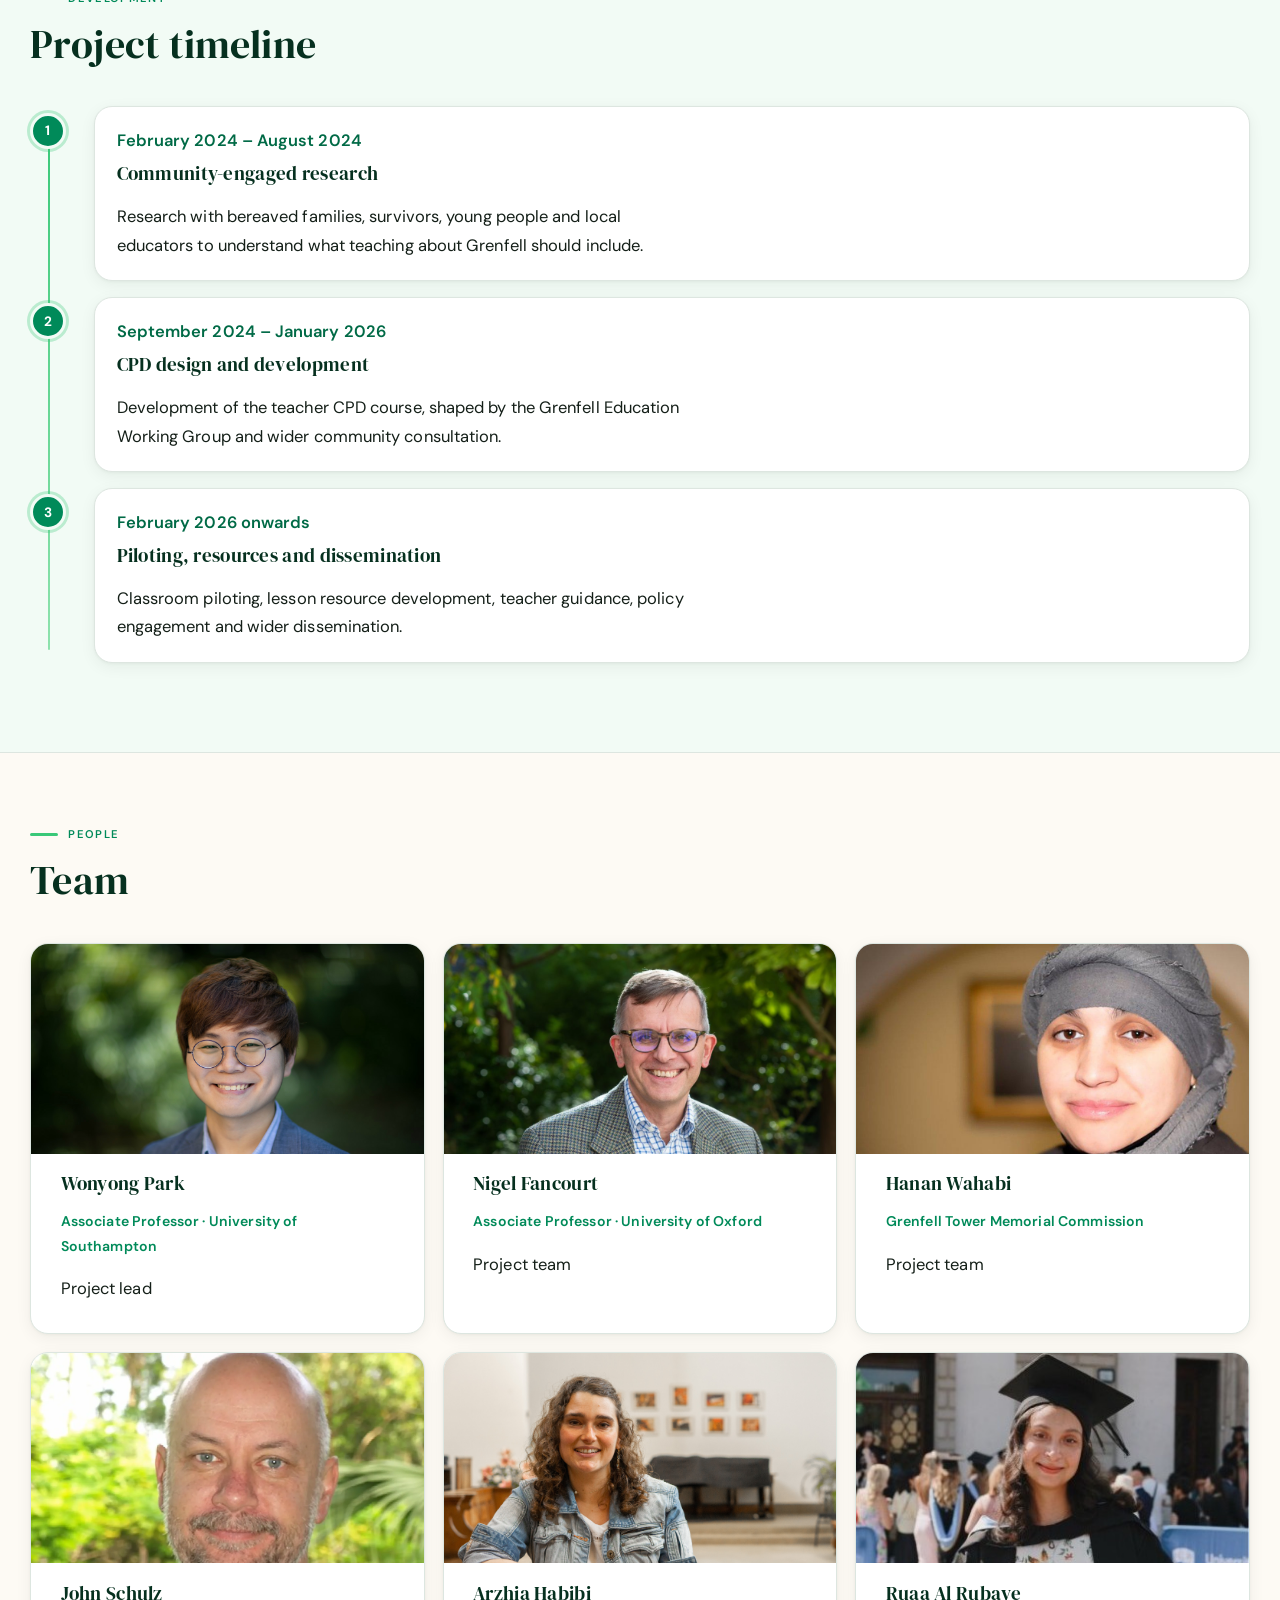
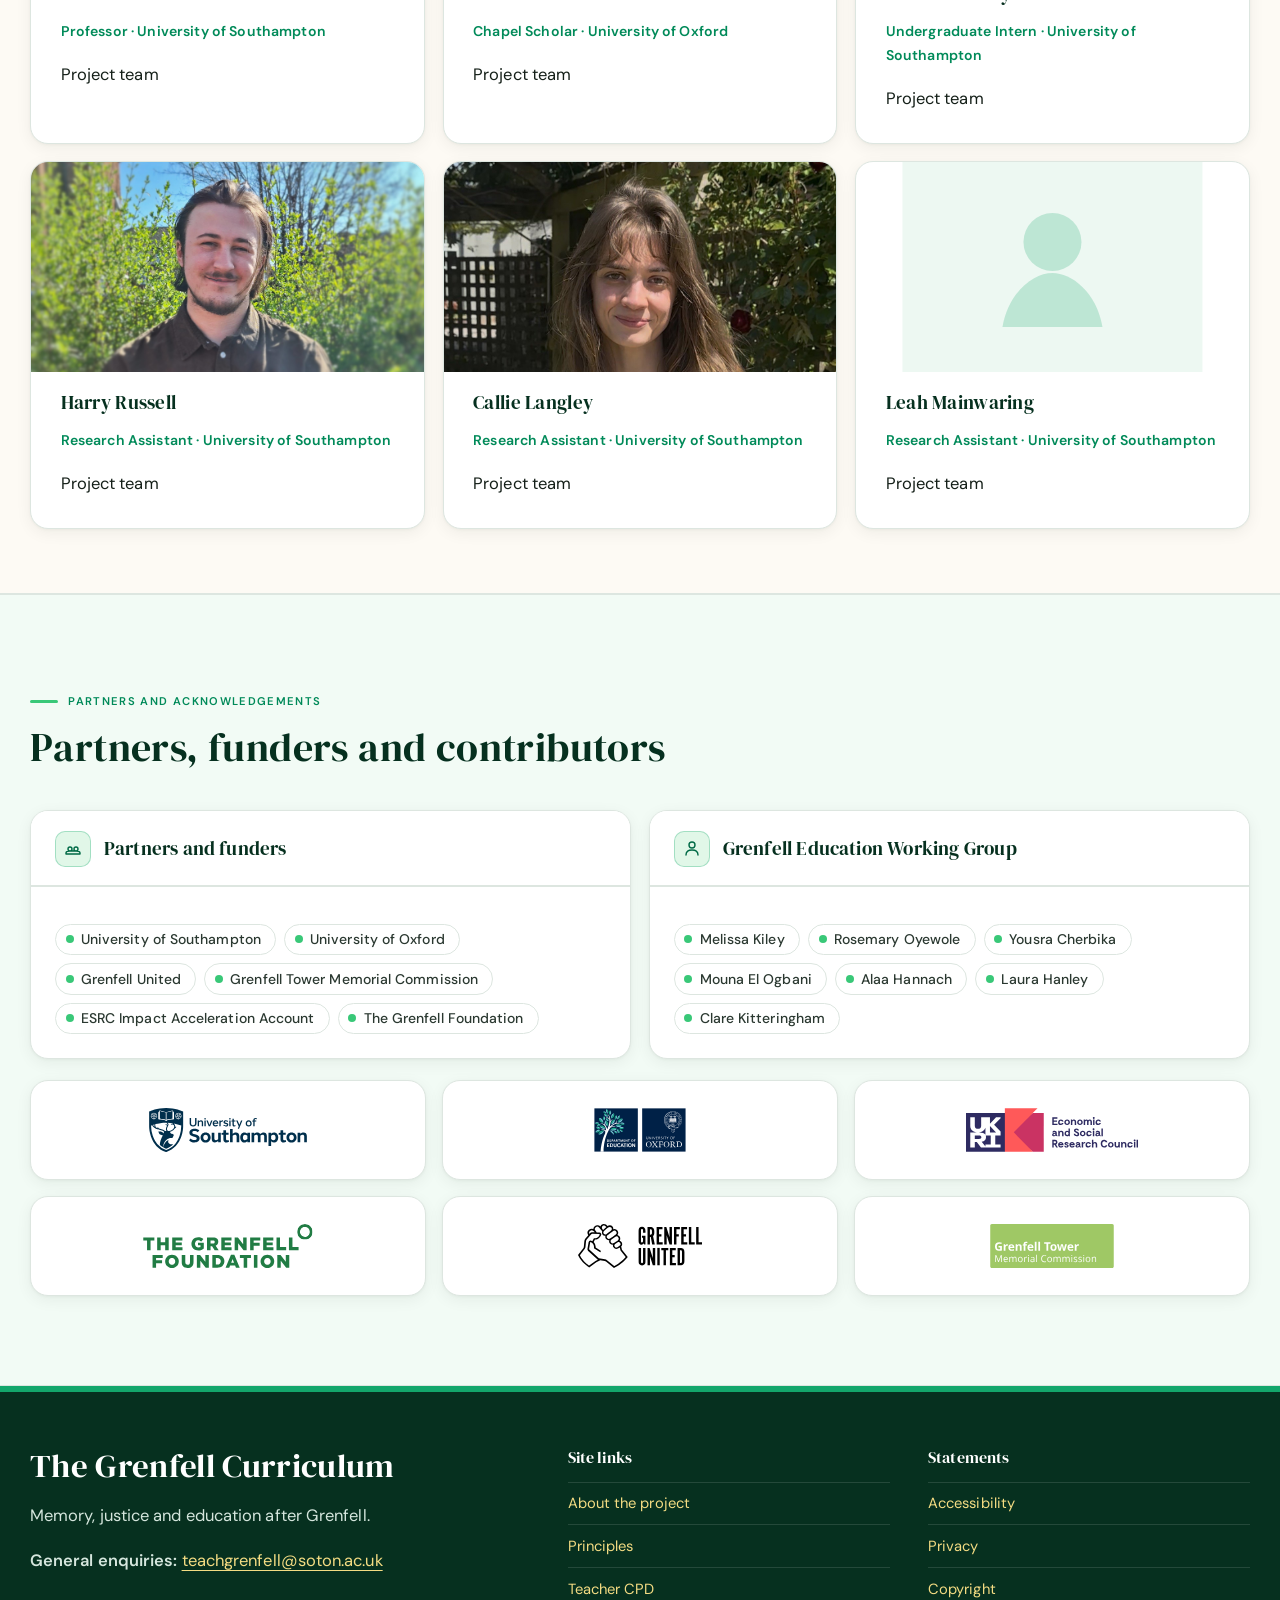
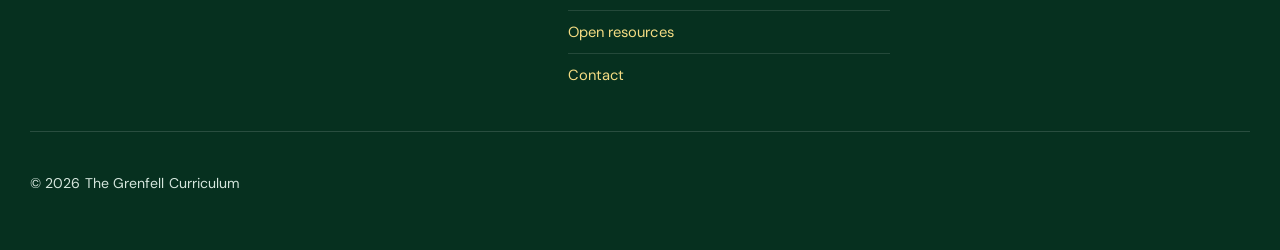
==== commit f38f663d: ".." ====
--- a/about/index.html
+++ b/about/index.html
@@ -1,324 +1,276 @@
-<!doctype html>
+<!DOCTYPE html>
+
 <html lang="en-GB">
 <head>
-  <meta charset="utf-8">
-  <meta name="viewport" content="width=device-width, initial-scale=1">
-  <title>About | The Grenfell Curriculum</title>
-  <meta name="description" content="About The Grenfell Curriculum project, its aims, timeline, team, partners and acknowledgements.">
-  <meta name="theme-color" content="#008a59">
-  <link rel="preconnect" href="https://fonts.googleapis.com">
-  <link rel="preconnect" href="https://fonts.gstatic.com" crossorigin>
-  <link rel="stylesheet" href="../assets/css/styles.css">
-  <style>
-    .page-about .about-framing-grid {
-      align-items: stretch;
-    }
-
-    .page-about .about-framing-grid .about-framing-panel {
-      display: flex;
-      flex-direction: column;
-      height: 100%;
-    }
-
-    .page-about .about-framing-grid .panel-body {
-      flex: 1;
-      display: flex;
-      flex-direction: column;
-      justify-content: center;
-    }
-
-    .page-about .about-framing-grid .panel-body > :first-child {
-      margin-top: 0;
-    }
-
-    .page-about .about-framing-grid .panel-body > :last-child {
-      margin-bottom: 0;
-    }
-
-    .page-about .about-framing-grid .panel-body .inset-list {
-      margin-top: 0;
-      margin-bottom: 0;
-    }
-  </style>
+<meta charset="utf-8"/>
+<meta content="width=device-width, initial-scale=1" name="viewport"/>
+<title>About | The Grenfell Curriculum</title>
+<meta content="About The Grenfell Curriculum project, its aims, timeline, team, partners and acknowledgements." name="description"/>
+<meta content="#008a59" name="theme-color"/>
+<link href="https://fonts.googleapis.com" rel="preconnect"/>
+<link crossorigin="" href="https://fonts.gstatic.com" rel="preconnect"/>
+<link href="../assets/css/styles.css" rel="stylesheet"/>
 </head>
 <body class="page-about">
 <header class="site-header">
-  <div class="header-inner">
-    <a class="brand" href="../" aria-label="The Grenfell Curriculum home">
-      <span class="brand-title">The Grenfell Curriculum</span>
-      <span class="brand-tagline">Memory, justice and education after Grenfell</span>
-    </a>
-    <button class="nav-toggle" type="button" aria-controls="site-navigation" aria-expanded="false" data-nav-toggle>
-      <span>Menu</span><span aria-hidden="true"></span>
-    </button>
-    <nav class="site-nav" id="site-navigation" aria-label="Primary navigation" data-site-nav>
-      <ul><li><a href="../">Home</a></li><li><a href="../about/" aria-current="page">About</a></li><li><a href="../principles/">Principles</a></li><li><a href="../cpd/">CPD</a></li><li><a href="../resources/">Resources</a></li><li><a href="../contact/">Contact</a></li></ul>
-    </nav>
-  </div>
+<div class="header-inner">
+<a aria-label="The Grenfell Curriculum home" class="brand" href="../">
+<span class="brand-title">The Grenfell Curriculum</span>
+<span class="brand-tagline">Memory, justice and education after Grenfell</span>
+</a>
+<button aria-controls="site-navigation" aria-expanded="false" class="nav-toggle" data-nav-toggle="" type="button">
+<span>Menu</span><span aria-hidden="true"></span>
+</button>
+<nav aria-label="Primary navigation" class="site-nav" data-site-nav="" id="site-navigation">
+<ul><li><a href="../">Home</a></li><li><a aria-current="page" href="../about/">About</a></li><li><a href="../principles/">Principles</a></li><li><a href="../cpd/">CPD</a></li><li><a href="../resources/">Resources</a></li><li><a href="../contact/">Contact</a></li></ul>
+</nav>
+</div>
 </header>
-
-  <main id="main">
-
-    <section class="page-hero page-heading">
-      <div class="container hero-grid">
-        <div class="hero-copy">
-          <span class="eyebrow">Project, team and partners</span>
-          <h1>About</h1>
-          <p class="lede">The project, people and partnerships behind The Grenfell Curriculum.</p>
-        </div>
-      </div>
-    </section>
-
-    <section class="section compact">
-      <div class="container">
-        <div class="section-title">
-          <span class="eyebrow">Project</span>
-          <h2>Why it was developed</h2>
-          <p>Many teachers recognise the importance of teaching about Grenfell but feel underprepared to do so. This project provides practical support so schools can approach difficult material confidently, safely and responsibly.</p>
-        </div>
-        <div class="grid two about-framing-grid">
-          <div class="about-framing-panel">
-            <div class="panel-header">
-              <span class="panel-icon" aria-hidden="true">
-                <svg width="18" height="18" viewBox="0 0 18 18" fill="none"><circle cx="9" cy="9" r="7.5" stroke="currentColor" stroke-width="1.5"/><path d="M9 5v4l2.5 2.5" stroke="currentColor" stroke-width="1.5" stroke-linecap="round"/></svg>
-              </span>
-              <h3>Project framing</h3>
-            </div>
-            <div class="panel-body">
-              <p>The work is shaped through community-engaged research and sustained partnership with people directly affected by Grenfell, alongside educators and researchers.</p>
-              <p>It treats Grenfell as both a human story and a case of systemic injustice.</p>
-            </div>
-          </div>
-          <div class="about-framing-panel">
-            <div class="panel-header">
-              <span class="panel-icon" aria-hidden="true">
-                <svg width="18" height="18" viewBox="0 0 18 18" fill="none"><path d="M3 4.5h12M3 9h9M3 13.5h6" stroke="currentColor" stroke-width="1.5" stroke-linecap="round"/></svg>
-              </span>
-              <h3>Project aims</h3>
-            </div>
-            <div class="panel-body">
-              <ul class="inset-list">
-                <li>Support accurate, sensitive and respectful teaching about Grenfell.</li>
-                <li>Develop community-informed educational principles and resources.</li>
-                <li>Provide free teacher professional development.</li>
-                <li>Build an open repository of reports, guides, lesson resources and policy outputs.</li>
-                <li>Contribute to wider conversations about disaster education, memory, justice and curriculum.</li>
-              </ul>
-            </div>
-          </div>
-        </div>
-      </div>
-    </section>
-
-    <section class="section alt" aria-labelledby="timeline-heading">
-      <div class="container">
-        <div class="section-title">
-          <span class="eyebrow">Development</span>
-          <h2 id="timeline-heading">Project timeline</h2>
-        </div>
-        <div class="timeline">
-          <article class="timeline-item">
-            <div class="timeline-dot" aria-hidden="true">1</div>
-            <div class="card timeline-content">
-              <p class="timeline-date">February 2024 – August 2024</p>
-              <h3>Community-engaged research</h3>
-              <p>Research with bereaved families, survivors, young people and local educators to understand what teaching about Grenfell should include.</p>
-            </div>
-          </article>
-          <article class="timeline-item">
-            <div class="timeline-dot" aria-hidden="true">2</div>
-            <div class="card timeline-content">
-              <p class="timeline-date">September 2024 – January 2026</p>
-              <h3>CPD design and development</h3>
-              <p>Development of the teacher CPD course, shaped by the Grenfell Education Working Group and wider community consultation.</p>
-            </div>
-          </article>
-          <article class="timeline-item">
-            <div class="timeline-dot" aria-hidden="true">3</div>
-            <div class="card timeline-content">
-              <p class="timeline-date">February 2026 onwards</p>
-              <h3>Piloting, resources and dissemination</h3>
-              <p>Classroom piloting, lesson resource development, teacher guidance, policy engagement and wider dissemination.</p>
-            </div>
-          </article>
-        </div>
-      </div>
-    </section>
-
-    <section class="section compact" aria-labelledby="team-heading">
-      <div class="container">
-        <div class="section-title">
-          <span class="eyebrow">People</span>
-          <h2 id="team-heading">Team</h2>
-        </div>
-        <div class="grid three team-grid">
-          <article class="card person-card">
-            <img src="../assets/images/wonyong_park.jpg" alt="Wonyong Park" class="person-photo">
-            <h3>Wonyong Park</h3>
-            <p class="role">Associate Professor · University of Southampton</p>
-            <p>Project lead</p>
-          </article>
-          <article class="card person-card">
-            <img src="../assets/images/nigel_fancourt.jpg" alt="Nigel Fancourt" class="person-photo">
-            <h3>Nigel Fancourt</h3>
-            <p class="role">Associate Professor · University of Oxford</p>
-            <p>Project team</p>
-          </article>
-          <article class="card person-card">
-            <img src="../assets/images/hanan_wahabi.jpg" alt="Hanan Wahabi" class="person-photo">
-            <h3>Hanan Wahabi</h3>
-            <p class="role">Grenfell Tower Memorial Commission</p>
-            <p>Project team</p>
-          </article>
-          <article class="card person-card">
-            <img src="../assets/images/john_schulz.webp" alt="John Schulz" class="person-photo">
-            <h3>John Schulz</h3>
-            <p class="role">Professor · University of Southampton</p>
-            <p>Project team</p>
-          </article>
-          <article class="card person-card">
-            <img src="../assets/images/arzhia_habibi.jpg" alt="Arzhia Habibi" class="person-photo">
-            <h3>Arzhia Habibi</h3>
-            <p class="role">Chapel Scholar · University of Oxford</p>
-            <p>Project team</p>
-          </article>
-          <article class="card person-card">
-            <img src="../assets/images/ruaa_al_rubaye.jpg" alt="Ruaa Al Rubaye" class="person-photo">
-            <h3>Ruaa Al Rubaye</h3>
-            <p class="role">Undergraduate Intern · University of Southampton</p>
-            <p>Project team</p>
-          </article>
-          <article class="card person-card">
-            <img src="../assets/images/harry_russell.jpg" alt="Harry Russell" class="person-photo">
-            <h3>Harry Russell</h3>
-            <p class="role">Research Assistant · University of Southampton</p>
-            <p>Project team</p>
-          </article>
-          <article class="card person-card">
-            <svg class="person-photo" role="img" aria-label="Headshot placeholder for Callie Langley" viewBox="0 0 600 420" xmlns="http://www.w3.org/2000/svg">
-              <rect width="600" height="420" fill="#edf8f2"/>
-              <circle cx="300" cy="160" r="58" fill="#13a66b" opacity="0.22"/>
-              <path d="M200 330c12-70 62-108 100-108s88 38 100 108" fill="#13a66b" opacity="0.22"/>
-            </svg>
-            <h3>Callie Langley</h3>
-            <p class="role">Research Assistant · University of Southampton</p>
-            <p>Project team</p>
-          </article>
-          <article class="card person-card">
-            <svg class="person-photo" role="img" aria-label="Headshot placeholder for Leah Mainwaring" viewBox="0 0 600 420" xmlns="http://www.w3.org/2000/svg">
-              <rect width="600" height="420" fill="#edf8f2"/>
-              <circle cx="300" cy="160" r="58" fill="#13a66b" opacity="0.22"/>
-              <path d="M200 330c12-70 62-108 100-108s88 38 100 108" fill="#13a66b" opacity="0.22"/>
-            </svg>
-            <h3>Leah Mainwaring</h3>
-            <p class="role">Research Assistant · University of Southampton</p>
-            <p>Project team</p>
-          </article>
-        </div>
-      </div>
-    </section>
-
-    <section class="section alt" aria-labelledby="partners-heading">
-      <div class="container">
-        <div class="section-title">
-          <span class="eyebrow">Partners and acknowledgements</span>
-          <h2 id="partners-heading">Partners, funders and contributors</h2>
-        </div>
-        <div class="grid two">
-          <div class="about-framing-panel">
-            <div class="panel-header">
-              <span class="panel-icon" aria-hidden="true">
-                <svg width="18" height="18" viewBox="0 0 18 18" fill="none"><path d="M12 11c2.21 0 4 .9 4 2v1H2v-1c0-1.1 1.79-2 4-2m6 0H6m6 0c1.1 0 2-.9 2-2s-.9-2-2-2-2 .9-2 2 .9 2 2 2M6 11c-1.1 0-2-.9-2-2s.9-2 2-2 2 .9 2 2-.9 2-2 2" stroke="currentColor" stroke-width="1.4" stroke-linecap="round" stroke-linejoin="round"/></svg>
-              </span>
-              <h3>Partners and funders</h3>
-            </div>
-            <div class="panel-body">
-              <ul class="partners-chip-list">
-                <li>University of Southampton</li>
-                <li>University of Oxford</li>
-                <li>Grenfell United</li>
-                <li>Grenfell Tower Memorial Commission</li>
-                <li>ESRC Impact Acceleration Account</li>
-                <li>The Grenfell Foundation</li>
-              </ul>
-            </div>
-          </div>
-          <div class="about-framing-panel">
-            <div class="panel-header">
-              <span class="panel-icon" aria-hidden="true">
-                <svg width="18" height="18" viewBox="0 0 18 18" fill="none"><path d="M9 2a3 3 0 1 1 0 6 3 3 0 0 1 0-6zm-6 13c0-3.314 2.686-5 6-5s6 1.686 6 5" stroke="currentColor" stroke-width="1.4" stroke-linecap="round"/></svg>
-              </span>
-              <h3>Grenfell Education Working Group</h3>
-            </div>
-            <div class="panel-body">
-              <ul class="partners-chip-list">
-                <li>Melissa Kiley</li>
-                <li>Rosemary Oyewole</li>
-                <li>Yousra Cherbika</li>
-                <li>Mouna El Ogbani</li>
-                <li>Alaa Hannach</li>
-                <li>Laura Hanley</li>
-                <li>Clare Kitteringham</li>
-              </ul>
-            </div>
-          </div>
-        </div>
-        <div class="logo-grid logo-grid-wide" aria-label="Partners and funders logos">
-          <a class="logo-item" href="https://www.southampton.ac.uk" target="_blank" rel="noopener" aria-label="University of Southampton">
-            <img src="../assets/images/uos-logo.svg" alt="University of Southampton">
-          </a>
-          <a class="logo-item" href="https://www.ox.ac.uk" target="_blank" rel="noopener" aria-label="University of Oxford — Department of Education">
-            <img src="../assets/images/oxford-education-logo.svg" alt="University of Oxford, Department of Education">
-          </a>
-          <a class="logo-item" href="https://esrc.ukri.org" target="_blank" rel="noopener" aria-label="ESRC">
-            <img src="../assets/images/esrc-logo.svg" alt="Economic and Social Research Council">
-          </a>
-          <a class="logo-item" href="https://www.thegrenfellfoundation.org" target="_blank" rel="noopener" aria-label="The Grenfell Foundation">
-            <img src="../assets/images/gf-logo.svg" alt="The Grenfell Foundation">
-          </a>
-          <a class="logo-item" href="https://grenfellunited.org.uk" target="_blank" rel="noopener" aria-label="Grenfell United">
-            <img src="../assets/images/gu-logo.svg" alt="Grenfell United">
-          </a>
-          <a class="logo-item" href="https://grenfelltowermemorial.co.uk" target="_blank" rel="noopener" aria-label="Grenfell Tower Memorial Commission">
-            <img src="../assets/images/gtmc-logo.svg" alt="Grenfell Tower Memorial Commission">
-          </a>
-        </div>
-      </div>
-    </section>
-
-  </main>
-  <footer class="site-footer">
-  <div class="container">
-    <div class="footer-grid">
-      <div>
-        <h2>The Grenfell Curriculum</h2>
-        <p>Memory, justice and education after Grenfell.</p>
-        <p><strong>General enquiries:</strong> <a href="mailto:teachgrenfell@soton.ac.uk">teachgrenfell@soton.ac.uk</a></p>
-      </div>
-      <div>
-        <h3>Site links</h3>
-        <ul class="footer-links">
-          <li><a href="../about/">About the project</a></li>
-          <li><a href="../principles/">Principles</a></li>
-          <li><a href="../cpd/">Teacher CPD</a></li>
-          <li><a href="../resources/">Open resources</a></li>
-          <li><a href="../contact/">Contact</a></li>
-        </ul>
-      </div>
-      <div>
-        <h3>Statements</h3>
-        <ul class="footer-links">
-          <li><a href="../contact/#accessibility">Accessibility</a></li>
-          <li><a href="../contact/#privacy">Privacy</a></li>
-          <li><a href="../contact/#copyright">Copyright</a></li>
-        </ul>
-      </div>
-    </div>
-    <div class="footer-bottom">
-      <p>© 2026 The Grenfell Curriculum</p>
-    </div>
-  </div>
+<main id="main">
+<section class="page-hero page-heading">
+<div class="container hero-grid">
+<div class="hero-copy">
+<span class="eyebrow">Project, team and partners</span>
+<h1>About</h1>
+<p class="lede">The project, people and partnerships behind The Grenfell Curriculum.</p>
+</div>
+</div>
+</section>
+<section class="section compact">
+<div class="container">
+<div class="section-title">
+<span class="eyebrow">Project</span>
+<h2>Why it was developed</h2>
+<p>Many teachers recognise the importance of teaching about Grenfell but feel underprepared to do so. This project provides practical support so schools can approach difficult material confidently, safely and responsibly.</p>
+</div>
+<div class="grid two about-framing-grid">
+<div class="about-framing-panel">
+<div class="panel-header">
+<span aria-hidden="true" class="panel-icon">
+<svg fill="none" height="18" viewBox="0 0 18 18" width="18"><circle cx="9" cy="9" r="7.5" stroke="currentColor" stroke-width="1.5"></circle><path d="M9 5v4l2.5 2.5" stroke="currentColor" stroke-linecap="round" stroke-width="1.5"></path></svg>
+</span>
+<h3>Project framing</h3>
+</div>
+<div class="panel-body">
+<p>The work is shaped through community-engaged research and sustained partnership with people directly affected by Grenfell, alongside educators and researchers.</p>
+<p>It treats Grenfell as both a human story and a case of systemic injustice.</p>
+</div>
+</div>
+<div class="about-framing-panel">
+<div class="panel-header">
+<span aria-hidden="true" class="panel-icon">
+<svg fill="none" height="18" viewBox="0 0 18 18" width="18"><path d="M3 4.5h12M3 9h9M3 13.5h6" stroke="currentColor" stroke-linecap="round" stroke-width="1.5"></path></svg>
+</span>
+<h3>Project aims</h3>
+</div>
+<div class="panel-body">
+<ul class="inset-list">
+<li>Support accurate, sensitive and respectful teaching about Grenfell.</li>
+<li>Develop community-informed educational principles and resources.</li>
+<li>Provide free teacher professional development.</li>
+<li>Build an open repository of reports, guides, lesson resources and policy outputs.</li>
+<li>Contribute to wider conversations about disaster education, memory, justice and curriculum.</li>
+</ul>
+</div>
+</div>
+</div>
+</div>
+</section>
+<section aria-labelledby="timeline-heading" class="section alt">
+<div class="container">
+<div class="section-title">
+<span class="eyebrow">Development</span>
+<h2 id="timeline-heading">Project timeline</h2>
+</div>
+<div class="timeline">
+<article class="timeline-item">
+<div aria-hidden="true" class="timeline-dot">1</div>
+<div class="card timeline-content">
+<p class="timeline-date">February 2024 – August 2024</p>
+<h3>Community-engaged research</h3>
+<p>Research with bereaved families, survivors, young people and local educators to understand what teaching about Grenfell should include.</p>
+</div>
+</article>
+<article class="timeline-item">
+<div aria-hidden="true" class="timeline-dot">2</div>
+<div class="card timeline-content">
+<p class="timeline-date">September 2024 – January 2026</p>
+<h3>CPD design and development</h3>
+<p>Development of the teacher CPD course, shaped by the Grenfell Education Working Group and wider community consultation.</p>
+</div>
+</article>
+<article class="timeline-item">
+<div aria-hidden="true" class="timeline-dot">3</div>
+<div class="card timeline-content">
+<p class="timeline-date">February 2026 onwards</p>
+<h3>Piloting, resources and dissemination</h3>
+<p>Classroom piloting, lesson resource development, teacher guidance, policy engagement and wider dissemination.</p>
+</div>
+</article>
+</div>
+</div>
+</section>
+<section aria-labelledby="team-heading" class="section compact">
+<div class="container">
+<div class="section-title">
+<span class="eyebrow">People</span>
+<h2 id="team-heading">Team</h2>
+</div>
+<div class="grid three team-grid">
+<article class="card person-card">
+<img alt="Wonyong Park" class="person-photo" src="../assets/images/wonyong_park.jpg"/>
+<h3>Wonyong Park</h3>
+<p class="role">Associate Professor · University of Southampton</p>
+<p>Project lead</p>
+</article>
+<article class="card person-card">
+<img alt="Nigel Fancourt" class="person-photo" src="../assets/images/nigel_fancourt.jpg"/>
+<h3>Nigel Fancourt</h3>
+<p class="role">Associate Professor · University of Oxford</p>
+<p>Project team</p>
+</article>
+<article class="card person-card">
+<img alt="Hanan Wahabi" class="person-photo" src="../assets/images/hanan_wahabi.jpg"/>
+<h3>Hanan Wahabi</h3>
+<p class="role">Grenfell Tower Memorial Commission</p>
+<p>Project team</p>
+</article>
+<article class="card person-card">
+<img alt="John Schulz" class="person-photo" src="../assets/images/john_schulz.webp"/>
+<h3>John Schulz</h3>
+<p class="role">Professor · University of Southampton</p>
+<p>Project team</p>
+</article>
+<article class="card person-card">
+<img alt="Arzhia Habibi" class="person-photo" src="../assets/images/arzhia_habibi.jpg"/>
+<h3>Arzhia Habibi</h3>
+<p class="role">Chapel Scholar · University of Oxford</p>
+<p>Project team</p>
+</article>
+<article class="card person-card">
+<img alt="Ruaa Al Rubaye" class="person-photo" src="../assets/images/ruaa_al_rubaye.jpg"/>
+<h3>Ruaa Al Rubaye</h3>
+<p class="role">Undergraduate Intern · University of Southampton</p>
+<p>Project team</p>
+</article>
+<article class="card person-card">
+<img alt="Harry Russell" class="person-photo" src="../assets/images/harry_russell.jpg"/>
+<h3>Harry Russell</h3>
+<p class="role">Research Assistant · University of Southampton</p>
+<p>Project team</p>
+</article>
+<article class="card person-card">
+<img alt="Callie Langley" class="person-photo" src="../assets/images/callie_langley.jpg"/>
+<h3>Callie Langley</h3>
+<p class="role">Research Assistant · University of Southampton</p>
+<p>Project team</p>
+</article><article class="card person-card"><svg aria-label="Headshot placeholder for Leah Mainwaring" class="person-photo" role="img" viewBox="0 0 600 420" xmlns="http://www.w3.org/2000/svg">
+<rect fill="#edf8f2" height="420" width="600"></rect>
+<circle cx="300" cy="160" fill="#13a66b" opacity="0.22" r="58"></circle>
+<path d="M200 330c12-70 62-108 100-108s88 38 100 108" fill="#13a66b" opacity="0.22"></path>
+</svg><h3>Leah Mainwaring</h3><p class="role">Research Assistant · University of Southampton</p><p>Project team</p></article></div>
+</div>
+</section>
+<section aria-labelledby="partners-heading" class="section alt">
+<div class="container">
+<div class="section-title">
+<span class="eyebrow">Partners and acknowledgements</span>
+<h2 id="partners-heading">Partners, funders and contributors</h2>
+</div>
+<div class="grid two">
+<div class="about-framing-panel">
+<div class="panel-header">
+<span aria-hidden="true" class="panel-icon">
+<svg fill="none" height="18" viewBox="0 0 18 18" width="18"><path d="M12 11c2.21 0 4 .9 4 2v1H2v-1c0-1.1 1.79-2 4-2m6 0H6m6 0c1.1 0 2-.9 2-2s-.9-2-2-2-2 .9-2 2 .9 2 2 2M6 11c-1.1 0-2-.9-2-2s.9-2 2-2 2 .9 2 2-.9 2-2 2" stroke="currentColor" stroke-linecap="round" stroke-linejoin="round" stroke-width="1.4"></path></svg>
+</span>
+<h3>Partners and funders</h3>
+</div>
+<div class="panel-body">
+<ul class="partners-chip-list">
+<li>University of Southampton</li>
+<li>University of Oxford</li>
+<li>Grenfell United</li>
+<li>Grenfell Tower Memorial Commission</li>
+<li>ESRC Impact Acceleration Account</li>
+<li>The Grenfell Foundation</li>
+</ul>
+</div>
+</div>
+<div class="about-framing-panel">
+<div class="panel-header">
+<span aria-hidden="true" class="panel-icon">
+<svg fill="none" height="18" viewBox="0 0 18 18" width="18"><path d="M9 2a3 3 0 1 1 0 6 3 3 0 0 1 0-6zm-6 13c0-3.314 2.686-5 6-5s6 1.686 6 5" stroke="currentColor" stroke-linecap="round" stroke-width="1.4"></path></svg>
+</span>
+<h3>Grenfell Education Working Group</h3>
+</div>
+<div class="panel-body">
+<ul class="partners-chip-list">
+<li>Melissa Kiley</li>
+<li>Rosemary Oyewole</li>
+<li>Yousra Cherbika</li>
+<li>Mouna El Ogbani</li>
+<li>Alaa Hannach</li>
+<li>Laura Hanley</li>
+<li>Clare Kitteringham</li>
+</ul>
+</div>
+</div>
+</div>
+<div aria-label="Partners and funders logos" class="logo-grid logo-grid-wide">
+<a aria-label="University of Southampton" class="logo-item" href="https://www.southampton.ac.uk" rel="noopener" target="_blank">
+<img alt="University of Southampton" src="../assets/images/uos-logo.svg"/>
+</a>
+<a aria-label="University of Oxford — Department of Education" class="logo-item" href="https://www.ox.ac.uk" rel="noopener" target="_blank">
+<img alt="University of Oxford, Department of Education" src="../assets/images/oxford-education-logo.svg"/>
+</a>
+<a aria-label="ESRC" class="logo-item" href="https://esrc.ukri.org" rel="noopener" target="_blank">
+<img alt="Economic and Social Research Council" src="../assets/images/esrc-logo.svg"/>
+</a>
+<a aria-label="The Grenfell Foundation" class="logo-item" href="https://www.thegrenfellfoundation.org" rel="noopener" target="_blank">
+<img alt="The Grenfell Foundation" src="../assets/images/gf-logo.svg"/>
+</a>
+<a aria-label="Grenfell United" class="logo-item" href="https://grenfellunited.org.uk" rel="noopener" target="_blank">
+<img alt="Grenfell United" src="../assets/images/gu-logo.svg"/>
+</a>
+<a aria-label="Grenfell Tower Memorial Commission" class="logo-item" href="https://grenfelltowermemorial.co.uk" rel="noopener" target="_blank">
+<img alt="Grenfell Tower Memorial Commission" src="../assets/images/gtmc-logo.svg"/>
+</a>
+</div>
+</div>
+</section>
+</main>
+<footer class="site-footer">
+<div class="container">
+<div class="footer-grid">
+<div>
+<h2>The Grenfell Curriculum</h2>
+<p>Memory, justice and education after Grenfell.</p>
+<p><strong>General enquiries:</strong> <a href="mailto:teachgrenfell@soton.ac.uk">teachgrenfell@soton.ac.uk</a></p>
+</div>
+<div>
+<h3>Site links</h3>
+<ul class="footer-links">
+<li><a href="../about/">About the project</a></li>
+<li><a href="../principles/">Principles</a></li>
+<li><a href="../cpd/">Teacher CPD</a></li>
+<li><a href="../resources/">Open resources</a></li>
+<li><a href="../contact/">Contact</a></li>
+</ul>
+</div>
+<div>
+<h3>Statements</h3>
+<ul class="footer-links">
+<li><a href="../contact/#accessibility">Accessibility</a></li>
+<li><a href="../contact/#privacy">Privacy</a></li>
+<li><a href="../contact/#copyright">Copyright</a></li>
+</ul>
+</div>
+</div>
+<div class="footer-bottom">
+<p>© 2026 The Grenfell Curriculum</p>
+</div>
+</div>
 </footer>
-  <script src="../assets/js/main.js" defer></script>
+<script defer="" src="../assets/js/main.js"></script>
 </body>
-</html>+</html>
--- a/assets/css/styles.css
+++ b/assets/css/styles.css
@@ -1105,4 +1105,52 @@
 .feature-card p,
 .news-card p:not(.meta) {
   flex: 1;
-}+}
+
+/* Temporary site notice */
+.site-notice {
+  background: #fff4d6;
+  border-bottom: 1px solid rgba(91, 61, 0, 0.18);
+  color: #4a3300;
+  font-size: 0.95rem;
+}
+
+.site-notice .container {
+  padding-top: 0.75rem;
+  padding-bottom: 0.75rem;
+}
+
+.site-notice strong {
+  color: #2f2100;
+}
+
+/* About page alignment tweak */
+.page-about .about-framing-grid {
+  align-items: stretch;
+}
+
+.page-about .about-framing-grid .about-framing-panel {
+  display: flex;
+  flex-direction: column;
+  height: 100%;
+}
+
+.page-about .about-framing-grid .panel-body {
+  flex: 1;
+  display: flex;
+  flex-direction: column;
+  justify-content: center;
+}
+
+.page-about .about-framing-grid .panel-body > :first-child {
+  margin-top: 0;
+}
+
+.page-about .about-framing-grid .panel-body > :last-child {
+  margin-bottom: 0;
+}
+
+.page-about .about-framing-grid .panel-body .inset-list {
+  margin-top: 0;
+  margin-bottom: 0;
+}
